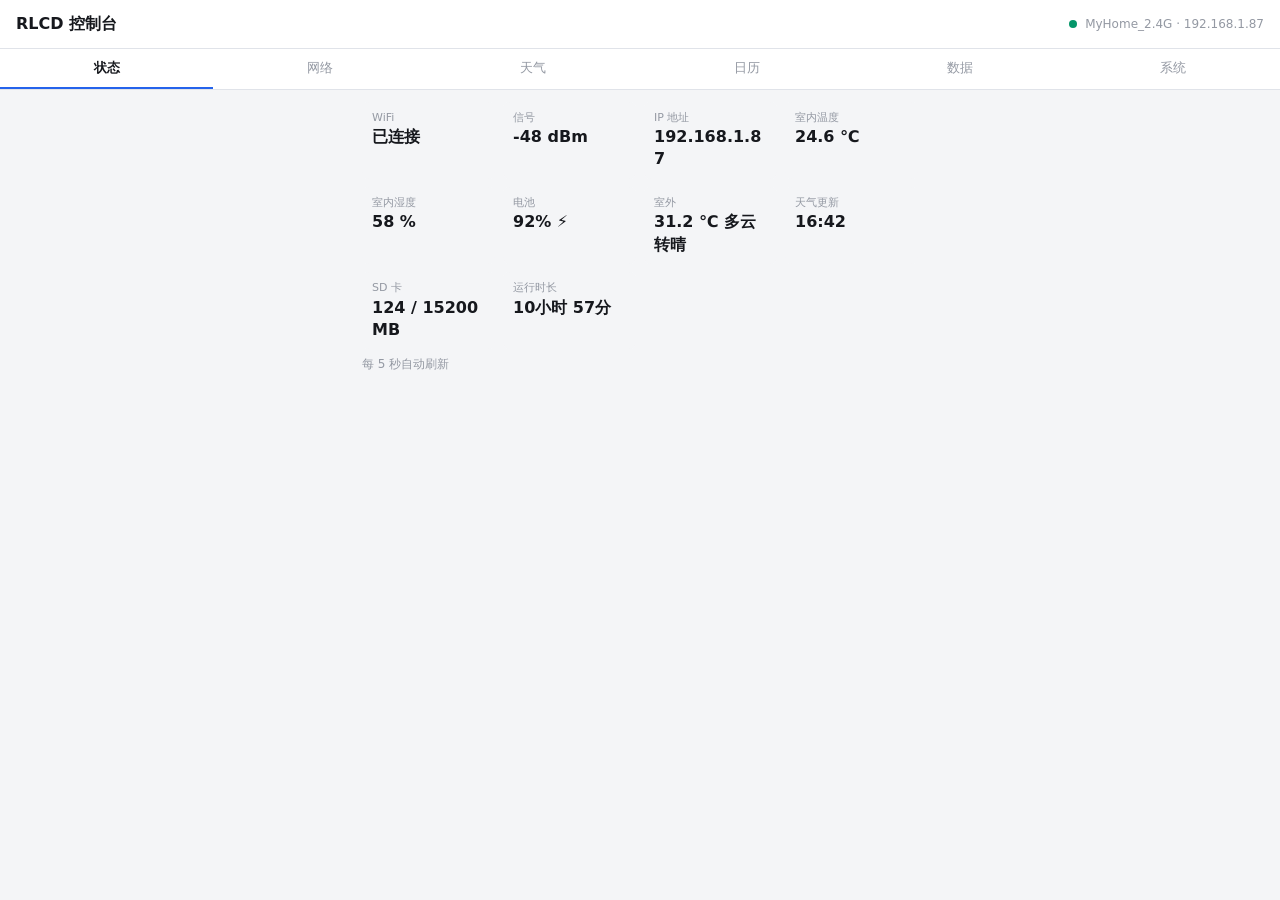
==== simulator/portal_preview.html @ 3febefa1 "重构后端" ====
<!doctype html><html lang=zh-CN><head><meta charset=utf-8>
<meta name=viewport content='width=device-width,initial-scale=1'>
<meta name=theme-color content='#111'>
<title>RLCD 控制台</title>
<style>:root{
--bg:#f4f5f7;--fg:#16181d;--card:#fff;--mut:#9499a3;--line:#e0e3e9;
--acc:#2563eb;--err:#dc2626;--ok:#059669;--warn:#b45309;
}
@media(prefers-color-scheme:dark){:root{
--bg:#15171c;--fg:#e8eaed;--card:#1e2128;--mut:#9499a3;--line:#2c3038;
--acc:#609fff;--err:#f87171;--ok:#34d399;--warn:#fbbf24;
}}
*{box-sizing:border-box}
html,body{margin:0;background:var(--bg);color:var(--fg);
font:14px/1.5 system-ui,-apple-system,'Segoe UI','Noto Sans SC',sans-serif;
padding-bottom:40px}
header{display:flex;align-items:center;gap:8px;padding:12px 16px;background:var(--card);
border-bottom:1px solid var(--line);position:sticky;top:0;z-index:9}
header h1{font-size:16px;font-weight:600;margin:0;flex:1}
#hdrnet{font-size:12px;color:var(--mut)}
.dot{width:8px;height:8px;border-radius:50%;background:var(--mut);flex:none}
.dot.on{background:var(--ok)}.dot.off{background:var(--err)}

.tabs{display:flex;gap:0;overflow-x:auto;background:var(--card);
border-bottom:1px solid var(--line);position:sticky;top:47px;z-index:8;
-webkit-overflow-scrolling:touch;scrollbar-width:none}
.tabs::-webkit-scrollbar{display:none}
.tab{flex:1 0 auto;min-width:56px;padding:9px 12px;border:0;background:none;color:var(--mut);
font:inherit;font-size:13px;cursor:pointer;border-bottom:2px solid transparent}
.tab.active{color:var(--fg);font-weight:600;border-bottom-color:var(--acc)}

.page{display:none;max-width:580px;margin:0 auto;padding:12px 12px}
.page.active{display:block}

.card{background:var(--card);border:1px solid var(--line);border-radius:10px;
padding:12px;margin-bottom:10px}
.cardhd{display:flex;align-items:center;gap:8px;margin-bottom:8px}
.cardhd b{flex:1;font-size:14px;font-weight:600}
.cnt{font-size:11px;color:var(--mut);font-variant-numeric:tabular-nums}
.collapse{flex:none;font-size:12px;color:var(--mut);background:none;border:0;
padding:3px 6px;border-radius:4px;cursor:pointer}
.collapse:hover{background:var(--bg);color:var(--fg)}

.grid{display:grid;grid-template-columns:repeat(auto-fit,minmax(128px,1fr));gap:8px}
.kv{background:var(--bg);border-radius:7px;padding:8px 10px;min-width:0}
.kv .k{font-size:11px;color:var(--mut);white-space:nowrap;overflow:hidden;text-overflow:ellipsis}
.kv .v{font-size:16px;font-weight:600;font-variant-numeric:tabular-nums;
overflow-wrap:anywhere;line-height:1.4}

label{display:block;font-size:12px;color:var(--mut);margin:10px 0 4px}

/* ========== 强制：所有输入框 100% 同高同样式 ========== */
input[type="text"],
input[type="password"],
input[type="date"],
textarea,
select.w-full{
width:100%!important;
height:38px!important;
padding:0 10px!important;
font:inherit!important;
font-size:14px!important;
color:var(--fg)!important;
background:var(--bg)!important;
border:1px solid var(--line)!important;
border-radius:7px!important}

/* 下拉框在 cardhd 里时自动宽度、高度匹配 */
select.auto{
width:auto!important;
height:30px!important;
padding:0 24px 0 8px!important;
font-size:12px!important;
border-radius:6px!important;
background:var(--bg)!important;
border:1px solid var(--line)!important;
color:var(--fg)!important;
cursor:pointer}

input:focus,select:focus,textarea:focus{
outline:2px solid var(--acc)!important;
outline-offset:-1px!important;
border-color:var(--acc)!important}

input::placeholder,textarea::placeholder{color:var(--mut)!important;opacity:.4!important}

/* 输入框包裹层 —— .pwbtn 是 absolute，必须有个定位祖先才不会飞到页面角上 */
.inwrap{position:relative;display:block}

.pwbtn{position:absolute;right:0;top:0;width:36px;height:38px;
background:none!important;border:0!important;font-size:16px;color:var(--mut);cursor:pointer;
display:flex;align-items:center;justify-content:center;border-radius:0 7px 7px 0;
transition:.15s}
.pwbtn:active{opacity:.5}
.pwbtn.show{opacity:1;color:var(--fg)}
.pwbtn.hide{opacity:.4}

.btn{width:100%;margin-top:10px;padding:9px;font:inherit;font-weight:600;cursor:pointer;
color:var(--fg);background:var(--bg);border:1px solid var(--line);border-radius:7px}
.btn:active{transform:translateY(1px)}
.btn[disabled]{opacity:.5;cursor:progress}
.btn.primary{background:var(--acc);border-color:var(--acc);color:#fff}
.btn.danger{background:none;border-color:var(--err);color:var(--err)}
.btn.sm{width:auto;margin:0;padding:7px 12px;font-size:13px;font-weight:500;flex:none}

.msg{padding:10px;font-size:13px;color:var(--mut);text-align:center}
.hint{font-size:12px;color:var(--mut);margin:6px 0 0}
.warn{font-size:12px;color:var(--warn);margin:6px 0 0}
.err{color:var(--err)}

.scan:empty{display:none}
.scan{margin-top:8px;border:1px solid var(--line);border-radius:7px;overflow:hidden}
.ap{display:flex;align-items:center;gap:8px;width:100%;padding:9px 10px;border:0;
background:var(--card);color:var(--fg);font:inherit;text-align:left;cursor:pointer;
border-top:1px solid var(--line)}
.ap:first-child{border-top:0}.ap:hover{background:var(--bg)}
.ap .nm{flex:1;min-width:0;overflow:hidden;text-overflow:ellipsis;white-space:nowrap}
.ap .rs{font-size:12px;color:var(--mut);font-variant-numeric:tabular-nums;flex:none}
.ap .cur{font-size:11px;color:var(--ok);flex:none}

.list:empty::after{content:'暂无';font-size:12px;color:var(--mut)}
.list{margin-bottom:8px}
.it{display:flex;align-items:center;gap:8px;background:var(--bg);border-radius:6px;
padding:7px 9px;margin:5px 0}
.it .tx{flex:1;min-width:0;overflow-wrap:anywhere}
.it .x{flex:none;width:28px;height:28px;padding:0;font-size:18px;line-height:1;
color:var(--err);background:none;border:0;border-radius:5px;cursor:pointer}
.it .x:hover{background:var(--err);color:#fff}

.collapsible{overflow:hidden;transition:max-height .2s ease-out}
.collapsed .collapsible{max-height:0!important;opacity:0;pointer-events:none}

.add{display:grid;gap:7px;margin-top:7px;grid-template-columns:1fr auto;align-items:center}
.add.two{grid-template-columns:1fr auto}
.add.two .dt{grid-column:1}
.add.two .bt{grid-column:2}
.add.two .tx{grid-column:1/-1}

.sw{display:flex;align-items:center;gap:7px;margin:5px 0;color:var(--fg);font-size:13px}
.sw input{width:17px;height:17px;flex:none;accent-color:var(--acc)}

.calgrid{display:grid;grid-template-columns:repeat(auto-fit,minmax(100%,1fr));gap:10px}
.calgrid .card{margin:0}

#calbody.off{opacity:.45;pointer-events:none}

#toast{position:fixed;left:50%;bottom:20px;transform:translate(-50%,80px);
max-width:88vw;padding:9px 14px;border-radius:8px;background:#000e;color:#fff;
font-size:13px;opacity:0;transition:.2s;pointer-events:none;z-index:99}
#toast.show{opacity:1;transform:translate(-50%,0)}
#toast.ok{background:var(--ok)}#toast.bad{background:var(--err)}</style>
</head><body>

<header><h1>RLCD 控制台</h1><span id=hdrdot class=dot></span><span id=hdrnet>连接中…</span></header>

<nav class=tabs>
<button class='tab active' data-t=0>状态</button>
<button class=tab data-t=1>网络</button>
<button class=tab data-t=2>天气</button>
<button class=tab data-t=3>日历</button>
<button class=tab data-t=4>数据</button>
<button class=tab data-t=5>系统</button>
</nav>

<section class='page active' id=p0><div class=grid id=stat></div>
<p class=hint>每 5 秒自动刷新</p></section>

<section class=page id=p1>
<div class=card><div class=cardhd><b>附近的 WiFi</b>
<button class='btn sm' id=btnscan>扫描</button></div>
<div id=scan class=scan></div></div>
<div class=card>
<label for=f_ssid>WiFi 名称</label>
<div class=inwrap><input id=f_ssid maxlength=32 autocomplete=off type=text></div>
<label for=f_pass>WiFi 密码</label>
<div class=inwrap>
<input id=f_pass type=password maxlength=64 autocomplete=new-password placeholder='••••••••'>
<button type=button class='pwbtn hide' id=p_toggle>•</button>
</div>
<p class=hint>ESP32-S3 只支持 2.4GHz 频段。</p>
<button class='btn primary' id=btnnet>保存并重启</button>
</div></section>

<section class=page id=p2>
<div class=card><div class=cardhd><b>当前读数</b>
<button class='btn sm' id=btnwx>立即刷新</button></div>
<div class=grid id=wxnow></div></div>
<div class=card>
<label for=f_city>城市</label>
<div class=inwrap><input id=f_city maxlength=31 placeholder='北京 或城市 ID' type=text></div>
<label for=f_host>API Host</label>
<div class=inwrap>
<input id=f_host type=password maxlength=63 placeholder='••••••••'>
<button type=button class='pwbtn hide' id=h_toggle>•</button>
</div>
<label for=f_key>API Key</label>
<div class=inwrap>
<input id=f_key type=password maxlength=63 placeholder='••••••••'>
<button type=button class='pwbtn hide' id=k_toggle>•</button>
</div>
<button class='btn primary' id=btnwxsave>保存设置</button>
<p class=hint>天气配置立即生效，不需要重启。</p>
</div></section>

<section class=page id=p3>
<div class=card id=nosd hidden><b class=err>未检测到 SD 卡</b>
<p class=hint>日历数据保存在 SD 卡上。请插入 SD 卡后刷新。</p></div>
<div id=calbody>
<div class=calgrid>
<div class=card collapsed>
<div class=cardhd><b>标记日期</b><span class=cnt id=c_marks></span>
<button type=button class=collapse id=marks_btn onclick="toggleCard('marks')">展开 ›</button></div>
<div class=collapsible style="max-height:1000px">
<div id=marks class=list></div>
<div class=add><div class=inwrap><input type=date id=i_mark></div>
<button class='btn sm' id=btnmark>添加</button></div>
</div></div>
<div class=card collapsed>
<div class=cardhd><b>预定内容</b><span class=cnt id=c_events></span>
<button type=button class=collapse id=events_btn onclick="toggleCard('events')">展开 ›</button></div>
<div class=collapsible style="max-height:1000px">
<div id=events class=list></div>
<div class='add two'>
<div class=inwrap><input type=text id=i_etext class=tx placeholder=内容文字></div>
<div class=inwrap><input type=date id=i_edate class=dt></div>
<button class='btn sm bt' id=btnevt>添加</button>
</div></div></div>
<div class=card collapsed>
<div class=cardhd><b>随机标签</b><span class=cnt id=c_labels></span>
<button type=button class=collapse id=labels_btn onclick="toggleCard('labels')">展开 ›</button></div>
<div class=collapsible style="max-height:1000px">
<label class=sw><input type=checkbox id=lab_on><span>启用</span></label>
<div id=labbox hidden><div id=labels class=list></div>
<div class=add><div class=inwrap><input type=text id=i_label placeholder=标签文字></div>
<button class='btn sm' id=btnlab>添加</button></div></div></div></div>
</div>
<button class='btn primary' id=btncal>保存日历</button>
<p class=hint>写入 SD 卡并立即生效，不重启。</p>
</div></section>

<section class=page id=p4>
<div class=card><div class=cardhd><b>环境温湿度趋势</b>
<select id=range_sel class=auto>
<option value=6>1 小时</option>
<option value=18>3 小时</option>
<option value=36>6 小时</option>
<option value=72>12 小时</option>
<option value=144>24 小时</option>
</select></div>
<div class=chartwrap style="height:260px"><canvas id=cv></canvas></div>
</div>
<div class=card><b>数据下载</b>
<p class=hint>CSV 格式：时间,室内温,室内湿,室外温,室外湿,天气,城市,RSSI</p>
<button class='btn primary' id=btndl>下载全部数据</button>
</div></section>

<section class=page id=p5>
<div class=card><div class=grid id=sysinfo></div></div>
<div class=card><b>维护操作</b>
<button class=btn id=btnreboot>重启设备</button>
<p class=hint>约 10 秒后重新上线。</p>
<button class='btn danger' id=btnforget>清除 WiFi 配置</button>
<p class=warn>清除后设备重启并回到配网模式。</p>
</div></section>

<div id=toast></div>

<script>
/* ===== 桌面预览 Mock（仅本文件，不进固件）=====
   自动生成，改 mock 请改 tools/gen_portal.py */
(function(){
  var STATUS={ok:true,wifi:true,rssi:-48,ip:"192.168.1.87",ssid:"MyHome_2.4G",
    temp:24.6,humi:58,batt:92,charging:true,city:"北京市",wtext:"多云转晴",wupd:"16:42",
    otemp:31.2,ohumi:44,feels:33.5,tmin:25,tmax:32,wind:"东北 12 km/h",
    sd:true,sd_used:124,sd_total:15200,uptime:39472,heap:148,
    chip:"ESP32-S3",app:"RLCD-Home 0.1",idf:"v6.0.1",mac:"84:F7:03:6C:AA:BB",flash_free:2048};
  var CONFIG={ok:true,ssid:"MyHome_2.4G",city:"北京市",has_pass:true,has_key:true,has_host:true};
  var LIMITS={marks:32,events:16,labels:16,text:31};
  var CAL={ok:true,sd:true,marks:["01-01","02-14","10-01","12-25"],
    events:[{date:"02-14",text:"情人节"},{date:"10-01",text:"国庆节"}],
    labels:["今天也要加油","保持好心情","新的一天新的开始"]};
  var SCAN={ok:true,aps:[{ssid:"MyHome_2.4G",rssi:-48,auth:true},
    {ssid:"Neighbor_WiFi",rssi:-72,auth:true},{ssid:"Guest_Free",rssi:-85,auth:false}]};
  function csv(){
    var h="timestamp,indoor_temp,indoor_humi,outdoor_temp,outdoor_humi,weather,city,wifi_rssi\n";
    var rows=[],now=Date.now();
    for(var i=500;i>=0;i--){
      var t=new Date(now-i*12*60*1000),p=function(n){return String(n).padStart(2,"0")};
      var ts=t.getFullYear()+"-"+p(t.getMonth()+1)+"-"+p(t.getDate())+" "+p(t.getHours())+":"+p(t.getMinutes());
      rows.push(ts+","+(23.5+Math.sin(i/11)*6).toFixed(1)+","+(52+Math.cos(i/17)*14).toFixed(0)
                +",30,60,多云,北京市,-48");
    }
    return h+rows.join("\n");
  }
  function J(o){return Promise.resolve({ok:true,status:200,
    text:function(){return Promise.resolve(JSON.stringify(o))},
    json:function(){return Promise.resolve(o)}})}
  var real=window.fetch;
  window.fetch=function(u,o){
    var post=o&&o.method==='POST';
    if(u==='/api/status')   return J(STATUS);
    if(u==='/api/limits')   return J(LIMITS);
    if(u==='/api/scan')     return J(SCAN);
    if(u==='/api/config')   return post?J({ok:true}):J(CONFIG);
    if(u==='/api/calendar') return post?J({ok:true}):J(CAL);
    if(u==='/api/data/csv') return Promise.resolve({ok:true,status:200,
      text:function(){return Promise.resolve(csv())},
      blob:function(){return Promise.resolve(new Blob([csv()],{type:'text/csv'}))}});
    if(String(u).indexOf('/api/')===0) return J({ok:true});
    return real.apply(window,arguments);   /* Chart.js 等真实资源照常走网络 */
  };
})();
</script>
<script>var CHART_URL="https://cdn.jsdelivr.net/npm/chart.js@4.4.8/dist/chart.umd.min.js";</script>
<script>var LIM={marks:32,events:16,labels:16,text:31},dirty=false,curSsid='';
var marks=[],events=[],labels=[],rawRows=null,chart=null;
function $(i){return document.getElementById(i)}
function on(i,f){var e=$(i);if(e)e.onclick=f}
var tt;function toast(m,k){var t=$('toast');t.textContent=m;
t.className='show'+(k?' '+k:'');clearTimeout(tt);
tt=setTimeout(function(){t.className=''},k==='bad'?4200:2200)}
function api(u,o){return fetch(u,o).then(function(r){
return r.text().then(function(t){var j={};try{j=JSON.parse(t)}catch(e){}
if(!r.ok||j.ok===false)throw new Error(j.err||('HTTP '+r.status));return j})})}
function post(u,o){return api(u,{method:'POST',
headers:{'Content-Type':'application/json'},body:JSON.stringify(o||{})})}
function busy(id,b){var e=$(id);if(e)e.disabled=b}
function pwbtn(btnId,inputId){
  on(btnId,function(){
    var inp=$(inputId),btn=$(btnId);
    if(inp.type==='password'){inp.type='text';btn.textContent='👁';btn.className='pwbtn show'}
    else{inp.type='password';btn.textContent='•';btn.className='pwbtn hide'}
  })
}
function toggleCard(id){
  var btn=$(id+'_btn');
  var card=btn.closest('.card');
  var collapsed=card.classList.toggle('collapsed');
  btn.textContent=collapsed?'展开 ›':'收起';
  localStorage.setItem('cal_'+id,collapsed?'1':'0');
}
function esc(s){return (''+s).replace(/&/g,'&amp;').replace(/</g,'&lt;')
.replace(/>/g,'&gt;').replace(/"/g,'&quot;').replace(/'/g,'&#39;')}
function dur(s){if(s==null)return '—';var d=Math.floor(s/86400),h=Math.floor(s%86400/3600),
m=Math.floor(s%3600/60);return d?d+'天 '+h+'小时':(h?h+'小时 '+m+'分':m+'分')}
function bars(r){return r>-55?'▂▄▆█':r>-68?'▂▄▆':r>-78?'▂▄':'•'}
function badText(t){if(!t)return '内容不能为空';
if(/[;=,\r\n]/.test(t))return '不能包含 ; = , 或换行';
if(new Blob([t]).size>LIM.text)return '太长了（最多约 10 个汉字）';return ''}
function mmdd(v){return v?v.slice(5):''}
function tick(){api('/api/status').then(function(s){
  $('hdrdot').className='dot '+(s.wifi?'on':'off');
  $('hdrnet').textContent=s.wifi?(s.ssid||'已连接')+' · '+s.ip:'未连接 WiFi';
  curSsid=s.ssid||'';
  var S=[];
  S.push({k:'WiFi',v:s.wifi?'已连接':'未连接'});S.push({k:'信号',v:s.rssi+' dBm'});
  S.push({k:'IP 地址',v:s.ip||'—'});S.push({k:'室内温度',v:s.temp!=null?s.temp.toFixed(1)+' ℃':'—'});
  S.push({k:'室内湿度',v:s.humi!=null?s.humi.toFixed(0)+' %':'—'});
  S.push({k:'电池',v:s.batt!=null?s.batt+'%'+(s.charging?' ⚡':''):'—'});
  S.push({k:'室外',v:(s.otemp!=null?s.otemp.toFixed(1)+' ℃':'—')+(s.wtext?' '+s.wtext:'')});
  S.push({k:'天气更新',v:s.wupd||'尚未获取'});S.push({k:'SD 卡',v:s.sd?(s.sd_used+' / '+s.sd_total+' MB'):'未插入'});
  S.push({k:'运行时长',v:dur(s.uptime)});
  $('stat').innerHTML=S.map(function(x){return '<div class=kv><div class=k>'+esc(x.k)+'</div><div class=v>'+esc(x.v)+'</div></div>'}).join('');
  var W=[];W.push({k:'城市',v:s.city||'—'});W.push({k:'天气',v:s.wtext||'—'});
  W.push({k:'室外温度',v:s.otemp!=null?s.otemp.toFixed(1)+' ℃':'—'});
  W.push({k:'体感温度',v:s.feels!=null?s.feels.toFixed(1)+' ℃':'—'});
  W.push({k:'室外湿度',v:s.ohumi!=null?s.ohumi.toFixed(0)+' %':'—'});W.push({k:'风速',v:s.wind||'—'});
  W.push({k:'今日范围',v:s.tmin!=null?s.tmin+' ~ '+s.tmax+' ℃':'—'});W.push({k:'最后更新',v:s.wupd||'—'});
  $('wxnow').innerHTML=W.map(function(x){return '<div class=kv><div class=k>'+esc(x.k)+'</div><div class=v>'+esc(x.v)+'</div></div>'}).join('');
  var Y=[];Y.push({k:'型号',v:s.chip||'—'});Y.push({k:'固件',v:s.app||'—'});Y.push({k:'ESP-IDF',v:s.idf||'—'});
  Y.push({k:'MAC',v:s.mac||'—'});Y.push({k:'空闲内存',v:s.heap!=null?s.heap+' KB':'—'});
  Y.push({k:'Flash 剩余',v:s.flash_free!=null?s.flash_free+' KB':'—'});Y.push({k:'运行时长',v:dur(s.uptime)});
  Y.push({k:'SD 卡',v:s.sd?'已挂载':'未插入'});
  $('sysinfo').innerHTML=Y.map(function(x){return '<div class=kv><div class=k>'+esc(x.k)+'</div><div class=v>'+esc(x.v)+'</div></div>'}).join('');
  if(!s.sd){$('nosd').hidden=false;$('calbody').classList.add('off');}
  else{$('nosd').hidden=true;$('calbody').classList.remove('off');}
}).catch(function(){})}

function cnt(id,n,max){$(id).textContent=n+' / '+max}
function render(){
  function box(id,arr,f){$(id).innerHTML=arr.map(function(v,i){
    return '<div class=it><span class=tx>'+esc(f(v))+'</span>'
      +'<button type=button class=x data-l='+id+' data-i='+i+'>×</button></div>'}).join('');
    $(id).querySelectorAll('.x').forEach(function(e){e.onclick=function(){
      ({marks:marks,events:events,labels:labels})[e.dataset.l].splice(+e.dataset.i,1);
      dirty=true;render()}})}
  box('marks',marks,function(v){return v});box('events',events,function(v){return v.date+' → '+v.text});
  box('labels',labels,function(v){return v});cnt('c_marks',marks.length,LIM.marks);
  cnt('c_events',events.length,LIM.events);cnt('c_labels',labels.length,LIM.labels);
  busy('btnmark',marks.length>=LIM.marks);busy('btnevt',events.length>=LIM.events);
  busy('btnlab',labels.length>=LIM.labels)}

// 只留 5 个时间选项对应的点数
var MAX_DISPLAY=500;
function parseCsvStream(text){
  var lines=text.split(/\r?\n/);lines.shift();
  // 倒着读，取最新 N 行，时间最旧的在前
  var rows=[],step=Math.max(1,Math.ceil(lines.length/MAX_DISPLAY));
  for(var i=Math.max(0,lines.length-MAX_DISPLAY*step);i<lines.length;i+=step){
    if(!lines[i])continue;
    var cols=[],s='',q=false,line=lines[i];
    for(var j=0;j<line.length;j++){
      if(line[j]=='"')q=!q;
      else if(line[j]==','&&!q){cols.push(s);s=''}
      else s+=line[j];
    }cols.push(s);if(cols.length>=3)rows.push({
      t:cols[0],it:parseFloat(cols[1]),ih:parseFloat(cols[2])
    });
  }rawRows=rows;toast('最新 '+rows.length+' 点数据','ok');drawChart();
}

function drawChart(){
  if(!rawRows||!rawRows.length||!window.Chart)return;
  var ctx=$('cv').getContext('2d');if(chart)chart.destroy();
  var n=parseInt($('range_sel').value,10);
  var d=rawRows.slice(-Math.min(rawRows.length,n));
  var isDark=window.matchMedia('(prefers-color-scheme: dark)').matches;
  chart=new Chart(ctx,{
    type:'line',data:{
      labels:d.map(function(x){return x.t.slice(5,16).replace(' ','\n')}),
      datasets:[{
        label:'室内温度 (℃)',data:d.map(function(x){return x.it}),
        borderColor:'#2563eb',backgroundColor:'rgba(37,99,235,.1)',
        tension:.25,borderWidth:2,pointRadius:0,pointHoverRadius:4,fill:true,yAxisID:'y'
      },{
        label:'室内湿度 (%)',data:d.map(function(x){return x.ih}),
        borderColor:'#059669',backgroundColor:'rgba(5,150,105,.1)',
        tension:.25,borderWidth:2,pointRadius:0,pointHoverRadius:4,fill:true,yAxisID:'y1'
      }]
    },options:{
      responsive:true,maintainAspectRatio:false,interaction:{mode:'index',intersect:false},
      plugins:{
        legend:{position:'bottom',labels:{font:{size:12},usePointStyle:true,
          color:isDark?'#e8eaed':'#16181d',boxWidth:12}},
        tooltip:{mode:'index',intersect:false,backgroundColor:isDark?'rgba(0,0,0,.85)':'rgba(0,0,0,.8)',
          padding:8,cornerRadius:6,titleFont:{size:12},bodyFont:{size:12}}
      },
      scales:{
        x:{grid:{display:false},ticks:{font:{size:10},color:isDark?'#9499a3':'#9499a3',
          maxTicksLimit:7,maxRotation:0}},
        y:{position:'left',grid:{color:isDark?'rgba(255,255,255,.06)':'rgba(0,0,0,.05)'},
          ticks:{font:{size:11},color:'#2563eb'},title:{display:true,text:'温度 ℃',
          color:'#2563eb',font:{size:11}}},
        y1:{position:'right',grid:{display:false},
          ticks:{font:{size:11},color:'#059669'},title:{display:true,text:'湿度 %',
          color:'#059669',font:{size:11}}}
      }
    }
  });
}
// Chart.js（gzip 后约 70KB）按需加载：只有真正打开"数据"页才去下。
// 首屏因此不必等这 70KB —— 对 ESP32-S3 的 5760B TCP 窗口差别很明显。
var chartLib=null;
function ensureChart(){
  if(chartLib)return chartLib;
  chartLib=new Promise(function(res,rej){
    var s=document.createElement('script');
    s.src=CHART_URL;
    s.onload=function(){res(window.Chart)};
    s.onerror=function(){chartLib=null;rej(new Error('图表库加载失败'))};
    document.head.appendChild(s);
  });
  return chartLib;
}
function loadData(){
  return ensureChart().then(function(){
    if(rawRows)return drawChart();
    return fetch('/api/data/csv')
      .then(function(r){if(!r.ok)throw new Error('数据获取失败');return r.text()})
      .then(function(t){parseCsvStream(t)});
  }).catch(function(e){toast(e.message,'bad')});
}

document.addEventListener('DOMContentLoaded', function(){
  pwbtn('p_toggle','f_pass');pwbtn('h_toggle','f_host');pwbtn('k_toggle','f_key');
  ['marks','events','labels'].forEach(function(id){
    var collapsed=localStorage.getItem('cal_'+id)!=='0';
    var btn=$(id+'_btn'),card=btn.closest('.card');
    if(collapsed){card.classList.add('collapsed');btn.textContent='展开 ›'}
    else btn.textContent='收起';
  });
  document.querySelectorAll('.tab').forEach(function(b){b.onclick=function(){
    var n=b.dataset.t;document.querySelectorAll('.tab').forEach(function(x,i){
      x.classList.toggle('active',''+i==n)});
    document.querySelectorAll('.page').forEach(function(x,i){
      x.classList.toggle('active',''+i==n)});if(n==4)setTimeout(loadData,100);
  }});
  on('btnscan',function(){var b=$('scan');b.innerHTML='<div class=msg>扫描中…</div>';
  busy('btnscan',true);api('/api/scan').then(function(j){var l=j.aps||[];
    if(!l.length){b.innerHTML='<div class=msg>未发现 2.4GHz 网络</div>';return}
    b.innerHTML=l.map(function(a){return '<button type=button class=ap data-s='+
      esc(a.ssid).replace(/'/g,'&#39;')+'>'+
      '<span class=nm>'+(a.auth?'🔒 ':'')+esc(a.ssid)+'</span>'+
      (a.ssid==curSsid?'<span class=cur>当前</span>':'')+
      '<span class=rs>'+bars(a.rssi)+' '+a.rssi+'</span></button>'}).join('');
    b.querySelectorAll('.ap').forEach(function(e){e.onclick=function(){
      $('f_ssid').value=e.dataset.s;toast('已选择 '+e.dataset.s)}})
  }).catch(function(e){b.innerHTML='<div class=msg err>扫描失败：'+esc(e.message)+'</div>'})
  .then(function(){busy('btnscan',false)})});
  on('btnnet',function(){var s=$('f_ssid').value.trim();if(!s){toast('请填写 WiFi 名称','bad');return}
    if(!confirm('保存后设备会立即重启并尝试连接 '+s+'。继续？'))return;busy('btnnet',true);
    post('/api/config',{ssid:s,pass:$('f_pass').value}).then(function(){
      document.body.innerHTML='<div class=msg style=padding:60px>已保存，设备正在重启…</div>'
    }).catch(function(e){toast(e.message,'bad');busy('btnnet',false)})});
  on('btnwxsave',function(){busy('btnwxsave',true);
    post('/api/config',{city:$('f_city').value.trim(),host:$('f_host').value,
apikey:$('f_key').value}).then(function(){
      $('f_key').value='';$('f_host').value='';toast('已保存，正在刷新天气','ok');
      return post('/api/weather_refresh')}).catch(function(e){toast(e.message,'bad')})
    .then(function(){busy('btnwxsave',false);setTimeout(tick,3000)})});
  on('btnwx',function(){busy('btnwx',true);post('/api/weather_refresh')
    .then(function(){toast('已触发刷新','ok');setTimeout(tick,3000)})
    .catch(function(e){toast(e.message,'bad')}).then(function(){busy('btnwx',false)})});
  on('btnmark',function(){var v=mmdd($('i_mark').value);if(!v){toast('请先选择日期','bad');return}
    if(marks.indexOf(v)>=0){toast('该日期已在列表中','bad');return}
    marks.push(v);marks.sort();$('i_mark').value='';dirty=true;render()});
  on('btnevt',function(){var d=mmdd($('i_edate').value),t=$('i_etext').value.trim();
    if(!d){toast('请先选择日期','bad');return}var e=badText(t);if(e){toast(e,'bad');return}
    for(var i=0;i<events.length;i++)if(events[i].date==d){events[i].text=t;
      $('i_edate').value='';$('i_etext').value='';dirty=true;render();
      toast('已更新 '+d+' 的预定');return}
    events.push({date:d,text:t});events.sort(function(a,b){return a.date<b.date?-1:1});
    $('i_edate').value='';$('i_etext').value='';dirty=true;render()});
  on('btnlab',function(){var t=$('i_label').value.trim();var e=badText(t);if(e){toast(e,'bad');return}
    if(labels.indexOf(t)>=0){toast('该标签已存在','bad');return}
    labels.push(t);$('i_label').value='';dirty=true;render()});
  $('lab_on').onchange=function(){$('labbox').hidden=!this.checked;dirty=true};
  on('btncal',function(){busy('btncal',true);
    post('/api/calendar',{marks:marks,events:events,labels:$('lab_on').checked?labels:[]})
    .then(function(){dirty=false;toast('已写入 SD 卡','ok')})
    .catch(function(e){toast(e.message,'bad')}).then(function(){busy('btncal',false)})});
  $('range_sel').onchange=drawChart;
  on('btndl',function(){busy('btndl',true);fetch('/api/data/csv')
    .then(function(r){if(!r.ok)throw new Error('下载失败');return r.blob()})
    .then(function(b){var a=document.createElement('a');a.href=URL.createObjectURL(b);
      a.download='rlcd_weather_'+(new Date().toISOString().slice(0,10))+'.csv';
      a.click();toast('下载完成','ok')})
    .catch(function(e){toast(e.message,'bad')}).then(function(){busy('btndl',false)})});
  on('btnreboot',function(){if(!confirm('确定要重启设备？'))return;
    post('/api/reboot').catch(function(){});toast('正在重启…')});
  on('btnforget',function(){if(!confirm('将清除已保存的 WiFi 配置并重启，确定？'))return;
    post('/api/forget').catch(function(){});toast('已清除，正在重启…')});
  api('/api/limits').then(function(l){LIM=l;render()}).catch(function(){render()});
  api('/api/calendar').then(function(c){marks=c.marks||[];events=c.events||[];labels=c.labels||[];
    $('lab_on').checked=labels.length>0;$('labbox').hidden=!labels.length;render()}).catch(function(){render()});
  api('/api/config').then(function(c){
    $('f_ssid').value=c.ssid||'';$('f_city').value=c.city||'';
    $('f_pass').placeholder=c.has_pass?'••••••••':'尚未设置';
    $('f_key').placeholder=c.has_key?'••••••••':'尚未设置';
    $('f_host').placeholder=c.has_host?'••••••••':'xxx.re.qweatherapi.com';
  }).catch(function(){});
  tick();setInterval(tick,5000);
  setTimeout(function(){var obs=new IntersectionObserver(function(es){es.forEach(function(e){
    if(e.isIntersecting&&!rawRows){obs.disconnect();loadData();}
  })});obs.observe($('cv'));},200);
  window.onbeforeunload=function(){if(dirty)return '日历有未保存的修改'};
});</script>
</body></html>
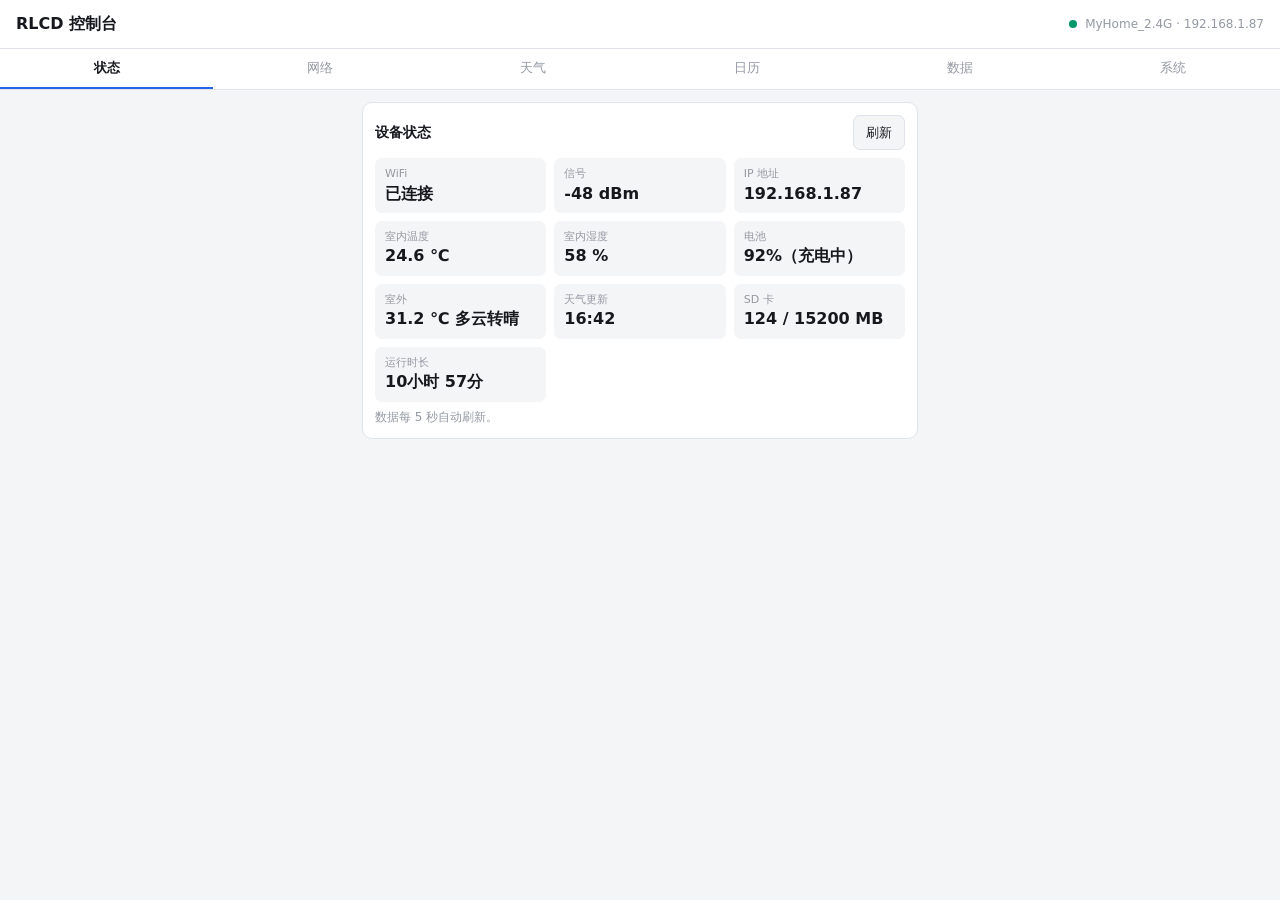
==== commit e1a1dc69: "重构代码结构，剔除冗余代码片段，以提升代码可读性与可维护性。" ====
--- a/simulator/portal_preview.html
+++ b/simulator/portal_preview.html
@@ -86,14 +86,25 @@
 
 /* 输入框包裹层 —— .pwbtn 是 absolute，必须有个定位祖先才不会飞到页面角上 */
 .inwrap{position:relative;display:block}
-
-.pwbtn{position:absolute;right:0;top:0;width:36px;height:38px;
-background:none!important;border:0!important;font-size:16px;color:var(--mut);cursor:pointer;
+/* 带切换按钮的输入框留出右侧空位，明文时长内容不会钻到图标下面 */
+.inwrap:has(.pwbtn) input{padding-right:40px!important}
+
+/* 显示/隐藏密码按钮 —— 图标用 SVG mask 画线稿眼睛，颜色跟随 currentColor，
+   不再用 👁 / • 这类 emoji（各平台字形不一、大小不可控、垂直居中也不准）。
+   .hide = 闭眼（内容隐藏中），.show = 睁眼（内容明文）。 */
+.pwbtn{position:absolute;right:0;top:0;width:38px;height:38px;
+background:none!important;border:0!important;color:var(--mut);cursor:pointer;
 display:flex;align-items:center;justify-content:center;border-radius:0 7px 7px 0;
-transition:.15s}
+padding:0;transition:color .15s,opacity .15s}
+.pwbtn::before{content:'';width:18px;height:18px;background-color:currentColor;
+-webkit-mask:var(--ico) center/18px 18px no-repeat;
+mask:var(--ico) center/18px 18px no-repeat}
+.pwbtn.hide{--ico:url("data:image/svg+xml,%3Csvg xmlns='http://www.w3.org/2000/svg' viewBox='0 0 24 24' fill='none' stroke='%23000' stroke-width='2' stroke-linecap='round' stroke-linejoin='round'%3E%3Cpath d='M17.94 17.94A10.07 10.07 0 0 1 12 20c-7 0-11-8-11-8a18.45 18.45 0 0 1 5.06-5.94M9.9 4.24A9.12 9.12 0 0 1 12 4c7 0 11 8 11 8a18.5 18.5 0 0 1-2.16 3.19m-6.72-1.07a3 3 0 1 1-4.24-4.24'/%3E%3Cline x1='1' y1='1' x2='23' y2='23'/%3E%3C/svg%3E")}
+.pwbtn.show{--ico:url("data:image/svg+xml,%3Csvg xmlns='http://www.w3.org/2000/svg' viewBox='0 0 24 24' fill='none' stroke='%23000' stroke-width='2' stroke-linecap='round' stroke-linejoin='round'%3E%3Cpath d='M1 12s4-7 11-7 11 7 11 7-4 7-11 7-11-7-11-7z'/%3E%3Ccircle cx='12' cy='12' r='3'/%3E%3C/svg%3E");
+color:var(--acc)}
+.pwbtn:hover{color:var(--fg)}
+.pwbtn.show:hover{color:var(--acc)}
 .pwbtn:active{opacity:.5}
-.pwbtn.show{opacity:1;color:var(--fg)}
-.pwbtn.hide{opacity:.4}
 
 .btn{width:100%;margin-top:10px;padding:9px;font:inherit;font-weight:600;cursor:pointer;
 color:var(--fg);background:var(--bg);border:1px solid var(--line);border-radius:7px}
@@ -117,6 +128,10 @@
 .ap .nm{flex:1;min-width:0;overflow:hidden;text-overflow:ellipsis;white-space:nowrap}
 .ap .rs{font-size:12px;color:var(--mut);font-variant-numeric:tabular-nums;flex:none}
 .ap .cur{font-size:11px;color:var(--ok);flex:none}
+/* 加密网络标识 —— 线稿挂锁，与 .pwbtn 同样用 SVG mask，不使用 emoji */
+.ap .lock{flex:none;width:13px;height:13px;background-color:var(--mut);
+-webkit-mask:var(--l) center/13px 13px no-repeat;mask:var(--l) center/13px 13px no-repeat;
+--l:url("data:image/svg+xml,%3Csvg xmlns='http://www.w3.org/2000/svg' viewBox='0 0 24 24' fill='none' stroke='%23000' stroke-width='2' stroke-linecap='round' stroke-linejoin='round'%3E%3Crect x='3' y='11' width='18' height='11' rx='2'/%3E%3Cpath d='M7 11V7a5 5 0 0 1 10 0v4'/%3E%3C/svg%3E")}
 
 .list:empty::after{content:'暂无';font-size:12px;color:var(--mut)}
 .list{margin-bottom:8px}
@@ -142,6 +157,28 @@
 .calgrid{display:grid;grid-template-columns:repeat(auto-fit,minmax(100%,1fr));gap:10px}
 .calgrid .card{margin:0}
 
+/* 数据导出：两个按钮并排，窄屏自动堆叠 */
+.dlrow{display:grid;grid-template-columns:1fr 1fr;gap:8px;margin-top:10px}
+.dlrow .btn{margin-top:0}
+@media(max-width:420px){.dlrow{grid-template-columns:1fr}}
+
+/* 固件上传：文件选择框与其他输入框同高同风格 */
+input[type=file]{width:100%;height:38px;padding:6px 10px;font:inherit;font-size:13px;
+color:var(--fg);background:var(--bg);border:1px solid var(--line);border-radius:7px;
+cursor:pointer}
+input[type=file]::file-selector-button{margin-right:10px;padding:4px 10px;font:inherit;
+font-size:12px;color:var(--fg);background:var(--card);border:1px solid var(--line);
+border-radius:5px;cursor:pointer}
+code{font-family:ui-monospace,SFMono-Regular,Menlo,monospace;font-size:12px;
+background:var(--bg);padding:1px 5px;border-radius:4px}
+
+/* OTA 进度条 */
+.bar{height:6px;margin-top:10px;background:var(--bg);border:1px solid var(--line);
+border-radius:99px;overflow:hidden}
+.bar i{display:block;height:100%;width:0;background:var(--acc);
+border-radius:99px;transition:width .2s}
+.bar.done i{background:var(--ok)}.bar.bad i{background:var(--err)}
+
 #calbody.off{opacity:.45;pointer-events:none}
 
 #toast{position:fixed;left:50%;bottom:20px;transform:translate(-50%,80px);
@@ -151,7 +188,7 @@
 #toast.ok{background:var(--ok)}#toast.bad{background:var(--err)}</style>
 </head><body>
 
-<header><h1>RLCD 控制台</h1><span id=hdrdot class=dot></span><span id=hdrnet>连接中…</span></header>
+<header><h1>RLCD 控制台</h1><span id=hdrdot class=dot></span><span id=hdrnet>正在连接</span></header>
 
 <nav class=tabs>
 <button class='tab active' data-t=0>状态</button>
@@ -162,11 +199,18 @@
 <button class=tab data-t=5>系统</button>
 </nav>
 
-<section class='page active' id=p0><div class=grid id=stat></div>
-<p class=hint>每 5 秒自动刷新</p></section>
+<section class='page active' id=p0>
+<div class=card><div class=cardhd><b>设备状态</b>
+<button class='btn sm' id=btnstat>刷新</button></div>
+<div class=grid id=stat></div>
+<p class=hint>数据每 5 秒自动刷新。</p></div></section>
 
 <section class=page id=p1>
-<div class=card><div class=cardhd><b>附近的 WiFi</b>
+<div class=card><div class=cardhd><b>公网 IP 信息</b>
+<button class='btn sm' id=btnpubip>刷新</button></div>
+<div class=grid id=pubip></div>
+<p class=hint id=pubiphint>数据来源 uapis.cn，每日获取一次。</p></div>
+<div class=card><div class=cardhd><b>可用无线网络</b>
 <button class='btn sm' id=btnscan>扫描</button></div>
 <div id=scan class=scan></div></div>
 <div class=card>
@@ -175,36 +219,44 @@
 <label for=f_pass>WiFi 密码</label>
 <div class=inwrap>
 <input id=f_pass type=password maxlength=64 autocomplete=new-password placeholder='••••••••'>
-<button type=button class='pwbtn hide' id=p_toggle>•</button>
+<button type=button class='pwbtn hide' id=p_toggle aria-label=显示密码></button>
 </div>
-<p class=hint>ESP32-S3 只支持 2.4GHz 频段。</p>
+<p class=hint>本设备仅支持 2.4GHz 频段的无线网络。</p>
 <button class='btn primary' id=btnnet>保存并重启</button>
 </div></section>
 
 <section class=page id=p2>
-<div class=card><div class=cardhd><b>当前读数</b>
+<div class=card><div class=cardhd><b>当前天气数据</b>
 <button class='btn sm' id=btnwx>立即刷新</button></div>
 <div class=grid id=wxnow></div></div>
 <div class=card>
-<label for=f_city>城市</label>
-<div class=inwrap><input id=f_city maxlength=31 placeholder='北京 或城市 ID' type=text></div>
+<div class=cardhd><b>城市与接口凭据</b>
+<button class='btn sm' id=btncity>重新定位</button></div>
+<div class=inwrap><input id=f_city maxlength=31 aria-label=城市 placeholder='城市名称或城市 ID' type=text></div>
+<p class=hint>留空时，设备每日依据公网 IP 自动确定所在城市。</p>
 <label for=f_host>API Host</label>
 <div class=inwrap>
 <input id=f_host type=password maxlength=63 placeholder='••••••••'>
-<button type=button class='pwbtn hide' id=h_toggle>•</button>
+<button type=button class='pwbtn hide' id=h_toggle aria-label=显示内容></button>
 </div>
 <label for=f_key>API Key</label>
 <div class=inwrap>
 <input id=f_key type=password maxlength=63 placeholder='••••••••'>
-<button type=button class='pwbtn hide' id=k_toggle>•</button>
+<button type=button class='pwbtn hide' id=k_toggle aria-label=显示内容></button>
 </div>
+<label for=f_uapi>UAPI Key</label>
+<div class=inwrap>
+<input id=f_uapi type=password maxlength=63 placeholder='uapi-…'>
+<button type=button class='pwbtn hide' id=u_toggle aria-label=显示内容></button>
+</div>
+<p class=hint>用于自动定位。留空时按访客配额调用。</p>
 <button class='btn primary' id=btnwxsave>保存设置</button>
-<p class=hint>天气配置立即生效，不需要重启。</p>
+<p class=hint>天气配置保存后立即生效，无需重启设备。</p>
 </div></section>
 
 <section class=page id=p3>
 <div class=card id=nosd hidden><b class=err>未检测到 SD 卡</b>
-<p class=hint>日历数据保存在 SD 卡上。请插入 SD 卡后刷新。</p></div>
+<p class=hint>日历数据存储于 SD 卡。请插入 SD 卡后刷新本页。</p></div>
 <div id=calbody>
 <div class=calgrid>
 <div class=card collapsed>
@@ -221,7 +273,7 @@
 <div class=collapsible style="max-height:1000px">
 <div id=events class=list></div>
 <div class='add two'>
-<div class=inwrap><input type=text id=i_etext class=tx placeholder=内容文字></div>
+<div class=inwrap><input type=text id=i_etext class=tx placeholder=事项内容></div>
 <div class=inwrap><input type=date id=i_edate class=dt></div>
 <button class='btn sm bt' id=btnevt>添加</button>
 </div></div></div>
@@ -231,15 +283,15 @@
 <div class=collapsible style="max-height:1000px">
 <label class=sw><input type=checkbox id=lab_on><span>启用</span></label>
 <div id=labbox hidden><div id=labels class=list></div>
-<div class=add><div class=inwrap><input type=text id=i_label placeholder=标签文字></div>
+<div class=add><div class=inwrap><input type=text id=i_label placeholder=标签内容></div>
 <button class='btn sm' id=btnlab>添加</button></div></div></div></div>
 </div>
 <button class='btn primary' id=btncal>保存日历</button>
-<p class=hint>写入 SD 卡并立即生效，不重启。</p>
+<p class=hint>保存至 SD 卡后立即生效，无需重启设备。</p>
 </div></section>
 
 <section class=page id=p4>
-<div class=card><div class=cardhd><b>环境温湿度趋势</b>
+<div class=card><div class=cardhd><b>室内温湿度趋势</b>
 <select id=range_sel class=auto>
 <option value=6>1 小时</option>
 <option value=18>3 小时</option>
@@ -249,18 +301,30 @@
 </select></div>
 <div class=chartwrap style="height:260px"><canvas id=cv></canvas></div>
 </div>
-<div class=card><b>数据下载</b>
-<p class=hint>CSV 格式：时间,室内温,室内湿,室外温,室外湿,天气,城市,RSSI</p>
-<button class='btn primary' id=btndl>下载全部数据</button>
+<div class=card><b>数据导出</b>
+<p class=hint>CSV 字段：时间、室内温度、室内湿度、室外温度、室外湿度、天气、城市、信号强度。</p>
+<div class=dlrow>
+<button class=btn id=btndlview>导出当前图表数据</button>
+<button class='btn primary' id=btndl>导出完整记录</button>
+</div>
+<p class=hint id=dlhint>「当前图表数据」仅包含图表所选时间范围内的记录；「完整记录」包含 SD 卡内的全部历史数据。</p>
 </div></section>
 
 <section class=page id=p5>
 <div class=card><div class=grid id=sysinfo></div></div>
+<div class=card><b>固件升级</b>
+<p class=hint>选择编译生成的 <code>rlcd_home.bin</code> 固件文件。升级过程中请勿断电或断开网络。</p>
+<div class=inwrap><input type=file id=f_fw accept=.bin></div>
+<div id=otabox hidden><div class=bar><i id=otabar></i></div>
+<p class=hint id=otamsg>准备中</p></div>
+<button class='btn primary' id=btnota disabled>上传并升级</button>
+<p class=warn>升级完成后设备将自动重启，约 15 秒后重新上线。</p>
+</div>
 <div class=card><b>维护操作</b>
 <button class=btn id=btnreboot>重启设备</button>
-<p class=hint>约 10 秒后重新上线。</p>
+<p class=hint>设备将在约 10 秒后重新上线。</p>
 <button class='btn danger' id=btnforget>清除 WiFi 配置</button>
-<p class=warn>清除后设备重启并回到配网模式。</p>
+<p class=warn>清除后设备将重启并进入配网模式。</p>
 </div></section>
 
 <div id=toast></div>
@@ -274,7 +338,12 @@
     otemp:31.2,ohumi:44,feels:33.5,tmin:25,tmax:32,wind:"东北 12 km/h",
     sd:true,sd_used:124,sd_total:15200,uptime:39472,heap:148,
     chip:"ESP32-S3",app:"RLCD-Home 0.1",idf:"v6.0.1",mac:"84:F7:03:6C:AA:BB",flash_free:2048};
-  var CONFIG={ok:true,ssid:"MyHome_2.4G",city:"北京市",has_pass:true,has_key:true,has_host:true};
+  /* city 留空 = 演示"自动定位"形态（PUBIP.auto=true） */
+  var CONFIG={ok:true,ssid:"MyHome_2.4G",city:"",has_pass:true,has_key:true,has_host:true,
+    has_uapi:true};
+  var PUBIP={ok:true,valid:true,ip:"117.182.103.101",region:"中国 广西 南宁市",
+    isp:"China Mobile Communications Group Co., Ltd.",district:"青秀区",
+    auto:true,city:"青秀区"};
   var LIMITS={marks:32,events:16,labels:16,text:31};
   var CAL={ok:true,sd:true,marks:["01-01","02-14","10-01","12-25"],
     events:[{date:"02-14",text:"情人节"},{date:"10-01",text:"国庆节"}],
@@ -302,6 +371,7 @@
     if(u==='/api/limits')   return J(LIMITS);
     if(u==='/api/scan')     return J(SCAN);
     if(u==='/api/config')   return post?J({ok:true}):J(CONFIG);
+    if(u==='/api/pubip')    return J(PUBIP);
     if(u==='/api/calendar') return post?J({ok:true}):J(CAL);
     if(u==='/api/data/csv') return Promise.resolve({ok:true,status:200,
       text:function(){return Promise.resolve(csv())},
@@ -314,6 +384,8 @@
 <script>var CHART_URL="https://cdn.jsdelivr.net/npm/chart.js@4.4.8/dist/chart.umd.min.js";</script>
 <script>var LIM={marks:32,events:16,labels:16,text:31},dirty=false,curSsid='';
 var marks=[],events=[],labels=[],rawRows=null,chart=null;
+// 5 秒状态轮询的句柄 —— OTA 上传期间要停掉它（见 btnota）
+var tickTimer=null;
 function $(i){return document.getElementById(i)}
 function on(i,f){var e=$(i);if(e)e.onclick=f}
 var tt;function toast(m,k){var t=$('toast');t.textContent=m;
@@ -325,11 +397,14 @@
 function post(u,o){return api(u,{method:'POST',
 headers:{'Content-Type':'application/json'},body:JSON.stringify(o||{})})}
 function busy(id,b){var e=$(id);if(e)e.disabled=b}
+// 明文/密文切换：只翻 class，图标由 CSS 的 .pwbtn.show/.hide mask 画，
+// 这里不再往 textContent 塞字符（emoji 在各平台字形和字号都不受控）
 function pwbtn(btnId,inputId){
   on(btnId,function(){
-    var inp=$(inputId),btn=$(btnId);
-    if(inp.type==='password'){inp.type='text';btn.textContent='👁';btn.className='pwbtn show'}
-    else{inp.type='password';btn.textContent='•';btn.className='pwbtn hide'}
+    var inp=$(inputId),btn=$(btnId),showing=inp.type==='password';
+    inp.type=showing?'text':'password';
+    btn.className='pwbtn '+(showing?'show':'hide');
+    btn.setAttribute('aria-label',showing?'隐藏内容':'显示内容');
   })
 }
 function toggleCard(id){
@@ -341,12 +416,15 @@
 }
 function esc(s){return (''+s).replace(/&/g,'&amp;').replace(/</g,'&lt;')
 .replace(/>/g,'&gt;').replace(/"/g,'&quot;').replace(/'/g,'&#39;')}
+// .grid > .kv 的统一渲染 —— 状态/天气/系统/公网 IP 四处共用同一套结构
+function kvHtml(a){return a.map(function(x){return '<div class=kv><div class=k>'
++esc(x.k)+'</div><div class=v>'+esc(x.v)+'</div></div>'}).join('')}
 function dur(s){if(s==null)return '—';var d=Math.floor(s/86400),h=Math.floor(s%86400/3600),
 m=Math.floor(s%3600/60);return d?d+'天 '+h+'小时':(h?h+'小时 '+m+'分':m+'分')}
 function bars(r){return r>-55?'▂▄▆█':r>-68?'▂▄▆':r>-78?'▂▄':'•'}
 function badText(t){if(!t)return '内容不能为空';
-if(/[;=,\r\n]/.test(t))return '不能包含 ; = , 或换行';
-if(new Blob([t]).size>LIM.text)return '太长了（最多约 10 个汉字）';return ''}
+if(/[;=,\r\n]/.test(t))return '内容不能包含分号、等号、逗号或换行符';
+if(new Blob([t]).size>LIM.text)return '内容过长，最多约 10 个汉字';return ''}
 function mmdd(v){return v?v.slice(5):''}
 function tick(){api('/api/status').then(function(s){
   $('hdrdot').className='dot '+(s.wifi?'on':'off');
@@ -356,25 +434,41 @@
   S.push({k:'WiFi',v:s.wifi?'已连接':'未连接'});S.push({k:'信号',v:s.rssi+' dBm'});
   S.push({k:'IP 地址',v:s.ip||'—'});S.push({k:'室内温度',v:s.temp!=null?s.temp.toFixed(1)+' ℃':'—'});
   S.push({k:'室内湿度',v:s.humi!=null?s.humi.toFixed(0)+' %':'—'});
-  S.push({k:'电池',v:s.batt!=null?s.batt+'%'+(s.charging?' ⚡':''):'—'});
+  S.push({k:'电池',v:s.batt!=null?s.batt+'%'+(s.charging?'（充电中）':''):'—'});
   S.push({k:'室外',v:(s.otemp!=null?s.otemp.toFixed(1)+' ℃':'—')+(s.wtext?' '+s.wtext:'')});
   S.push({k:'天气更新',v:s.wupd||'尚未获取'});S.push({k:'SD 卡',v:s.sd?(s.sd_used+' / '+s.sd_total+' MB'):'未插入'});
   S.push({k:'运行时长',v:dur(s.uptime)});
-  $('stat').innerHTML=S.map(function(x){return '<div class=kv><div class=k>'+esc(x.k)+'</div><div class=v>'+esc(x.v)+'</div></div>'}).join('');
+  $('stat').innerHTML=kvHtml(S);
   var W=[];W.push({k:'城市',v:s.city||'—'});W.push({k:'天气',v:s.wtext||'—'});
   W.push({k:'室外温度',v:s.otemp!=null?s.otemp.toFixed(1)+' ℃':'—'});
   W.push({k:'体感温度',v:s.feels!=null?s.feels.toFixed(1)+' ℃':'—'});
   W.push({k:'室外湿度',v:s.ohumi!=null?s.ohumi.toFixed(0)+' %':'—'});W.push({k:'风速',v:s.wind||'—'});
   W.push({k:'今日范围',v:s.tmin!=null?s.tmin+' ~ '+s.tmax+' ℃':'—'});W.push({k:'最后更新',v:s.wupd||'—'});
-  $('wxnow').innerHTML=W.map(function(x){return '<div class=kv><div class=k>'+esc(x.k)+'</div><div class=v>'+esc(x.v)+'</div></div>'}).join('');
+  $('wxnow').innerHTML=kvHtml(W);
   var Y=[];Y.push({k:'型号',v:s.chip||'—'});Y.push({k:'固件',v:s.app||'—'});Y.push({k:'ESP-IDF',v:s.idf||'—'});
   Y.push({k:'MAC',v:s.mac||'—'});Y.push({k:'空闲内存',v:s.heap!=null?s.heap+' KB':'—'});
   Y.push({k:'Flash 剩余',v:s.flash_free!=null?s.flash_free+' KB':'—'});Y.push({k:'运行时长',v:dur(s.uptime)});
   Y.push({k:'SD 卡',v:s.sd?'已挂载':'未插入'});
-  $('sysinfo').innerHTML=Y.map(function(x){return '<div class=kv><div class=k>'+esc(x.k)+'</div><div class=v>'+esc(x.v)+'</div></div>'}).join('');
+  $('sysinfo').innerHTML=kvHtml(Y);
   if(!s.sd){$('nosd').hidden=false;$('calbody').classList.add('off');}
   else{$('nosd').hidden=true;$('calbody').classList.remove('off');}
 }).catch(function(){})}
+
+// 公网 IP（uapis.cn /network/myip）—— 布局与天气卡片一致，同一套 .grid/.kv
+// 设备侧一天只拉一次，这里读的是缓存，随时可刷；auto=true 表示城市正由它自动定位。
+function pubipRender(p){
+  var P=[];
+  P.push({k:'公网 IP',v:p&&p.valid?p.ip:'—'});
+  P.push({k:'归属地',v:p&&p.valid&&p.region?p.region:'—'});
+  P.push({k:'行政区',v:p&&p.valid&&p.district?p.district:'—'});
+  P.push({k:'运营商',v:p&&p.valid&&p.isp?p.isp:'—'});
+  $('pubip').innerHTML=kvHtml(P);
+  var h=$('pubiphint');
+  if(!p||!p.valid)h.textContent='尚未获取。设备联网后每天获取一次。';
+  else if(p.auto)h.textContent='当前天气城市：'+(p.city||'—')+'（自动定位）';
+  else h.textContent='已手动指定城市，自动定位未启用。';
+}
+function loadPubip(){return api('/api/pubip').then(pubipRender).catch(function(){})}
 
 function cnt(id,n,max){$(id).textContent=n+' / '+max}
 function render(){
@@ -404,9 +498,9 @@
       else if(line[j]==','&&!q){cols.push(s);s=''}
       else s+=line[j];
     }cols.push(s);if(cols.length>=3)rows.push({
-      t:cols[0],it:parseFloat(cols[1]),ih:parseFloat(cols[2])
+      t:cols[0],it:parseFloat(cols[1]),ih:parseFloat(cols[2]),raw:line
     });
-  }rawRows=rows;toast('最新 '+rows.length+' 点数据','ok');drawChart();
+  }rawRows=rows;toast('已载入最新 '+rows.length+' 条记录','ok');drawChart();
 }
 
 function drawChart(){
@@ -457,7 +551,7 @@
     var s=document.createElement('script');
     s.src=CHART_URL;
     s.onload=function(){res(window.Chart)};
-    s.onerror=function(){chartLib=null;rej(new Error('图表库加载失败'))};
+    s.onerror=function(){chartLib=null;rej(new Error('图表库加载失败，请检查网络连接'))};
     document.head.appendChild(s);
   });
   return chartLib;
@@ -466,13 +560,14 @@
   return ensureChart().then(function(){
     if(rawRows)return drawChart();
     return fetch('/api/data/csv')
-      .then(function(r){if(!r.ok)throw new Error('数据获取失败');return r.text()})
+      .then(function(r){if(!r.ok)throw new Error('数据获取失败，请稍后重试');return r.text()})
       .then(function(t){parseCsvStream(t)});
   }).catch(function(e){toast(e.message,'bad')});
 }
 
 document.addEventListener('DOMContentLoaded', function(){
   pwbtn('p_toggle','f_pass');pwbtn('h_toggle','f_host');pwbtn('k_toggle','f_key');
+  pwbtn('u_toggle','f_uapi');
   ['marks','events','labels'].forEach(function(id){
     var collapsed=localStorage.getItem('cal_'+id)!=='0';
     var btn=$(id+'_btn'),card=btn.closest('.card');
@@ -485,40 +580,60 @@
     document.querySelectorAll('.page').forEach(function(x,i){
       x.classList.toggle('active',''+i==n)});if(n==4)setTimeout(loadData,100);
   }});
-  on('btnscan',function(){var b=$('scan');b.innerHTML='<div class=msg>扫描中…</div>';
+  on('btnstat',function(){busy('btnstat',true);
+    tick();loadPubip();setTimeout(function(){busy('btnstat',false)},600)});
+  on('btnscan',function(){var b=$('scan');b.innerHTML='<div class=msg>正在扫描</div>';
   busy('btnscan',true);api('/api/scan').then(function(j){var l=j.aps||[];
-    if(!l.length){b.innerHTML='<div class=msg>未发现 2.4GHz 网络</div>';return}
+    if(!l.length){b.innerHTML='<div class=msg>未发现可用的 2.4GHz 网络</div>';return}
     b.innerHTML=l.map(function(a){return '<button type=button class=ap data-s='+
       esc(a.ssid).replace(/'/g,'&#39;')+'>'+
-      '<span class=nm>'+(a.auth?'🔒 ':'')+esc(a.ssid)+'</span>'+
+      '<span class=nm>'+esc(a.ssid)+'</span>'+
+      (a.auth?'<span class=lock title=加密网络></span>':'')+
       (a.ssid==curSsid?'<span class=cur>当前</span>':'')+
       '<span class=rs>'+bars(a.rssi)+' '+a.rssi+'</span></button>'}).join('');
     b.querySelectorAll('.ap').forEach(function(e){e.onclick=function(){
-      $('f_ssid').value=e.dataset.s;toast('已选择 '+e.dataset.s)}})
+      $('f_ssid').value=e.dataset.s;toast('已选择网络 '+e.dataset.s)}})
   }).catch(function(e){b.innerHTML='<div class=msg err>扫描失败：'+esc(e.message)+'</div>'})
   .then(function(){busy('btnscan',false)})});
-  on('btnnet',function(){var s=$('f_ssid').value.trim();if(!s){toast('请填写 WiFi 名称','bad');return}
-    if(!confirm('保存后设备会立即重启并尝试连接 '+s+'。继续？'))return;busy('btnnet',true);
+  on('btnnet',function(){var s=$('f_ssid').value.trim();if(!s){toast('请输入 WiFi 名称','bad');return}
+    if(!confirm('保存后设备将立即重启并连接网络 '+s+'。是否继续？'))return;busy('btnnet',true);
     post('/api/config',{ssid:s,pass:$('f_pass').value}).then(function(){
-      document.body.innerHTML='<div class=msg style=padding:60px>已保存，设备正在重启…</div>'
+      document.body.innerHTML='<div class=msg style=padding:60px>配置已保存，设备正在重启。</div>'
     }).catch(function(e){toast(e.message,'bad');busy('btnnet',false)})});
   on('btnwxsave',function(){busy('btnwxsave',true);
-    post('/api/config',{city:$('f_city').value.trim(),host:$('f_host').value,
-apikey:$('f_key').value}).then(function(){
-      $('f_key').value='';$('f_host').value='';toast('已保存，正在刷新天气','ok');
+    // host/apikey/uapikey 是掩码字段（后端只回 has_* 布尔），留空即"不修改"：
+    // **不能把空串发上去** —— 后端拿空串覆盖会把 Host/Key 清掉，天气就此不再更新。
+    // 城市相反：空串是有效值（= 按公网 IP 自动定位），所以无条件带上。
+    var body={city:$('f_city').value.trim()};
+    if($('f_host').value)body.host=$('f_host').value;
+    if($('f_key').value)body.apikey=$('f_key').value;
+    if($('f_uapi').value.trim())body.uapikey=$('f_uapi').value.trim();
+    post('/api/config',body).then(function(){
+      $('f_key').value='';$('f_host').value='';$('f_uapi').value='';
+      toast('配置已保存，正在刷新天气数据','ok');
       return post('/api/weather_refresh')}).catch(function(e){toast(e.message,'bad')})
-    .then(function(){busy('btnwxsave',false);setTimeout(tick,3000)})});
+    .then(function(){busy('btnwxsave',false);setTimeout(function(){tick();loadPubip()},3000)})});
   on('btnwx',function(){busy('btnwx',true);post('/api/weather_refresh')
-    .then(function(){toast('已触发刷新','ok');setTimeout(tick,3000)})
+    .then(function(){toast('已触发天气刷新','ok');setTimeout(tick,3000)})
     .catch(function(e){toast(e.message,'bad')}).then(function(){busy('btnwx',false)})});
+  // 重新定位：仅在城市留空时后端才受理（否则回 409，手填城市优先）
+  on('btncity',function(){
+    if($('f_city').value.trim()){toast('请先清空城市字段，再执行重新定位','bad');return}
+    busy('btncity',true);post('/api/city_refresh')
+    .then(function(){toast('正在定位，请稍候','ok');
+      setTimeout(function(){tick();loadPubip()},5000)})
+    .catch(function(e){toast(e.message,'bad')}).then(function(){busy('btncity',false)})});
+  // 公网 IP 卡片的刷新：读设备缓存（一天一次的拉取结果），不额外消耗 API 配额
+  on('btnpubip',function(){busy('btnpubip',true);
+    loadPubip().then(function(){busy('btnpubip',false)})});
   on('btnmark',function(){var v=mmdd($('i_mark').value);if(!v){toast('请先选择日期','bad');return}
-    if(marks.indexOf(v)>=0){toast('该日期已在列表中','bad');return}
+    if(marks.indexOf(v)>=0){toast('该日期已存在于列表中','bad');return}
     marks.push(v);marks.sort();$('i_mark').value='';dirty=true;render()});
   on('btnevt',function(){var d=mmdd($('i_edate').value),t=$('i_etext').value.trim();
     if(!d){toast('请先选择日期','bad');return}var e=badText(t);if(e){toast(e,'bad');return}
     for(var i=0;i<events.length;i++)if(events[i].date==d){events[i].text=t;
       $('i_edate').value='';$('i_etext').value='';dirty=true;render();
-      toast('已更新 '+d+' 的预定');return}
+      toast('已更新 '+d+' 的事项内容');return}
     events.push({date:d,text:t});events.sort(function(a,b){return a.date<b.date?-1:1});
     $('i_edate').value='';$('i_etext').value='';dirty=true;render()});
   on('btnlab',function(){var t=$('i_label').value.trim();var e=badText(t);if(e){toast(e,'bad');return}
@@ -527,19 +642,109 @@
   $('lab_on').onchange=function(){$('labbox').hidden=!this.checked;dirty=true};
   on('btncal',function(){busy('btncal',true);
     post('/api/calendar',{marks:marks,events:events,labels:$('lab_on').checked?labels:[]})
-    .then(function(){dirty=false;toast('已写入 SD 卡','ok')})
+    .then(function(){dirty=false;toast('日历已保存至 SD 卡','ok')})
     .catch(function(e){toast(e.message,'bad')}).then(function(){busy('btncal',false)})});
   $('range_sel').onchange=drawChart;
-  on('btndl',function(){busy('btndl',true);fetch('/api/data/csv')
-    .then(function(r){if(!r.ok)throw new Error('下载失败');return r.blob()})
-    .then(function(b){var a=document.createElement('a');a.href=URL.createObjectURL(b);
-      a.download='rlcd_weather_'+(new Date().toISOString().slice(0,10))+'.csv';
-      a.click();toast('下载完成','ok')})
-    .catch(function(e){toast(e.message,'bad')}).then(function(){busy('btndl',false)})});
-  on('btnreboot',function(){if(!confirm('确定要重启设备？'))return;
-    post('/api/reboot').catch(function(){});toast('正在重启…')});
-  on('btnforget',function(){if(!confirm('将清除已保存的 WiFi 配置并重启，确定？'))return;
-    post('/api/forget').catch(function(){});toast('已清除，正在重启…')});
+  // ---- 数据导出：两种范围 ------------------------------------------
+  // CSV 表头与设备侧 user_app.c 的 CSV_HEADER 保持一致。
+  var CSV_HEAD='timestamp,indoor_temp,indoor_humi,outdoor_temp,outdoor_humi,weather,city,wifi_rssi';
+  function fsize(n){return n>=1048576?(n/1048576).toFixed(1)+' MB'
+    :Math.max(1,Math.round(n/1024))+' KB'}
+  function saveBlob(b,tag){
+    if(!b.size)throw new Error('导出内容为空');
+    var u=URL.createObjectURL(b),a=document.createElement('a');a.href=u;
+    a.download='rlcd_'+tag+'_'+(new Date().toISOString().slice(0,10))+'.csv';
+    document.body.appendChild(a);a.click();a.remove();
+    setTimeout(function(){URL.revokeObjectURL(u)},10000);
+    toast('已导出 '+fsize(b.size),'ok');
+  }
+  // 图表数据：直接用已在内存里的行（含原始 CSV 文本），不再请求设备，
+  // 导出范围与图表当前所选时间范围严格一致。
+  on('btndlview',function(){
+    if(!rawRows||!rawRows.length){toast('图表数据尚未载入，请稍后重试','bad');return}
+    var n=parseInt($('range_sel').value,10);
+    var d=rawRows.slice(-Math.min(rawRows.length,n));
+    try{
+      saveBlob(new Blob([CSV_HEAD+'\n'+d.map(function(x){return x.raw}).join('\n')+'\n'],
+        {type:'text/csv;charset=utf-8'}),'chart');
+    }catch(e){toast(e.message,'bad')}
+  });
+  // 完整记录：走 ?full=1。不带该参数拿到的是图表用的最新若干行（约 3.5 天），
+  // 作为存档会遗漏更早的数据。
+  //
+  // 全量导出可能持续几秒到几十秒（一年数据约 3.6MB，从 SD 卡边读边发）。设备侧
+  // httpd 是**单任务串行**的，这条请求全程独占它，所以先停掉 5 秒状态轮询 ——
+  // 否则那些 /api/status 只会堆在 backlog 里（backlog_conn=5），导出结束后一次性
+  // 涌入，还可能挤掉连接（max_open_sockets=7 且 lru_purge_enable=false）。
+  on('btndl',function(){busy('btndl',true);toast('正在导出完整记录，请稍候');
+    if(tickTimer){clearInterval(tickTimer);tickTimer=null}
+    fetch('/api/data/csv?full=1')
+    .then(function(r){if(!r.ok)throw new Error('导出失败（HTTP '+r.status+'）');return r.blob()})
+    .then(function(b){saveBlob(b,'full')})
+    .catch(function(e){toast(e.message,'bad')}).then(function(){
+      busy('btndl',false);
+      if(!tickTimer){tick();tickTimer=setInterval(tick,5000)}
+    })});
+  // ---- 固件升级（OTA） ---------------------------------------------
+  // 用 XHR 而不是 fetch：只有 XHR 能报告**上传**进度（fetch 的 ReadableStream
+  // 上传在多数浏览器仍不可用）。固件以 raw body 发送，设备边收边写 Flash。
+  $('f_fw').onchange=function(){
+    var f=this.files&&this.files[0];
+    busy('btnota',!f);
+    if(f)$('otamsg').textContent='待上传文件：'+f.name+'（'+fsize(f.size)+'）';
+    $('otabox').hidden=!f;
+    $('otabar').style.width='0';$('otabar').parentNode.className='bar';
+  };
+  on('btnota',function(){
+    var f=$('f_fw').files&&$('f_fw').files[0];
+    if(!f){toast('请先选择固件文件','bad');return}
+    if(!/\.bin$/i.test(f.name)){toast('固件文件应为 .bin 格式','bad');return}
+    if(!confirm('将向设备写入固件 '+f.name+'，完成后设备自动重启。是否继续？'))return;
+    busy('btnota',true);$('f_fw').disabled=true;$('otabox').hidden=false;
+    var bar=$('otabar'),wrap=bar.parentNode,msg=$('otamsg');
+    wrap.className='bar';bar.style.width='0';msg.textContent='正在上传 0%';
+    // 上传期间停掉 5 秒状态轮询：设备侧 httpd 是**单任务串行**处理，ota_post
+    // 全程独占它，这些请求只会堆在 backlog 里（backlog_conn=5），上传结束后
+    // 一次性涌入。同理，上传中也**无法**去查设备侧写入进度 —— 那个请求同样
+    // 排不上队（这就是 /api/ota_status 被删掉的原因）。
+    if(tickTimer){clearInterval(tickTimer);tickTimer=null}
+    function resumeTick(){if(!tickTimer)tickTimer=setInterval(tick,5000)}
+    var x=new XMLHttpRequest();
+    x.open('POST','/api/ota',true);
+    x.setRequestHeader('Content-Type','application/octet-stream');
+    x.timeout=300000;   // 大固件 + 弱信号，给足 5 分钟
+    x.upload.onprogress=function(e){
+      if(!e.lengthComputable)return;
+      var p=Math.round(e.loaded*100/e.total);
+      bar.style.width=p+'%';
+      // 到 100% 只代表**发完了**（socket 缓冲会让它提前到达），设备还在写
+      // 最后几块 + 校验 SHA256 + 切分区，这段时间没有进度可查，只能给文案。
+      msg.textContent=p<100?'正在上传 '+p+'%':'上传完成，设备正在校验并写入，请勿断电';
+    };
+    function fail(m){resumeTick();
+      wrap.className='bar bad';msg.textContent=m;
+      toast(m,'bad');busy('btnota',false);$('f_fw').disabled=false}
+    x.onload=function(){
+      var j={};try{j=JSON.parse(x.responseText)}catch(e){}
+      if(x.status===200&&j.ok!==false){
+        wrap.className='bar done';bar.style.width='100%';
+        msg.textContent='升级成功，设备正在重启。请稍后刷新本页。';
+        toast('升级成功，设备正在重启','ok');
+        // 设备重启期间轮询 /api/status，恢复后自动刷新页面。
+        // 不恢复 tickTimer —— 页面马上就要 reload 了。
+        setTimeout(function(){var t=setInterval(function(){
+          api('/api/status').then(function(){clearInterval(t);location.reload()})
+          .catch(function(){})},3000)},8000);
+      }else fail(j.err||('升级失败（HTTP '+x.status+'）'));
+    };
+    x.onerror=function(){fail('上传中断，请检查网络连接后重试')};
+    x.ontimeout=function(){fail('上传超时，请检查网络连接后重试')};
+    x.send(f);
+  });
+  on('btnreboot',function(){if(!confirm('确认重启设备？'))return;
+    post('/api/reboot').catch(function(){});toast('设备正在重启')});
+  on('btnforget',function(){if(!confirm('将清除已保存的 WiFi 配置并重启设备，是否继续？'))return;
+    post('/api/forget').catch(function(){});toast('配置已清除，设备正在重启')});
   api('/api/limits').then(function(l){LIM=l;render()}).catch(function(){render()});
   api('/api/calendar').then(function(c){marks=c.marks||[];events=c.events||[];labels=c.labels||[];
     $('lab_on').checked=labels.length>0;$('labbox').hidden=!labels.length;render()}).catch(function(){render()});
@@ -548,8 +753,10 @@
     $('f_pass').placeholder=c.has_pass?'••••••••':'尚未设置';
     $('f_key').placeholder=c.has_key?'••••••••':'尚未设置';
     $('f_host').placeholder=c.has_host?'••••••••':'xxx.re.qweatherapi.com';
+    $('f_uapi').placeholder=c.has_uapi?'••••••••':'uapi-…';
   }).catch(function(){});
-  tick();setInterval(tick,5000);
+  tick();tickTimer=setInterval(tick,5000);
+  loadPubip();
   setTimeout(function(){var obs=new IntersectionObserver(function(es){es.forEach(function(e){
     if(e.isIntersecting&&!rawRows){obs.disconnect();loadData();}
   })});obs.observe($('cv'));},200);
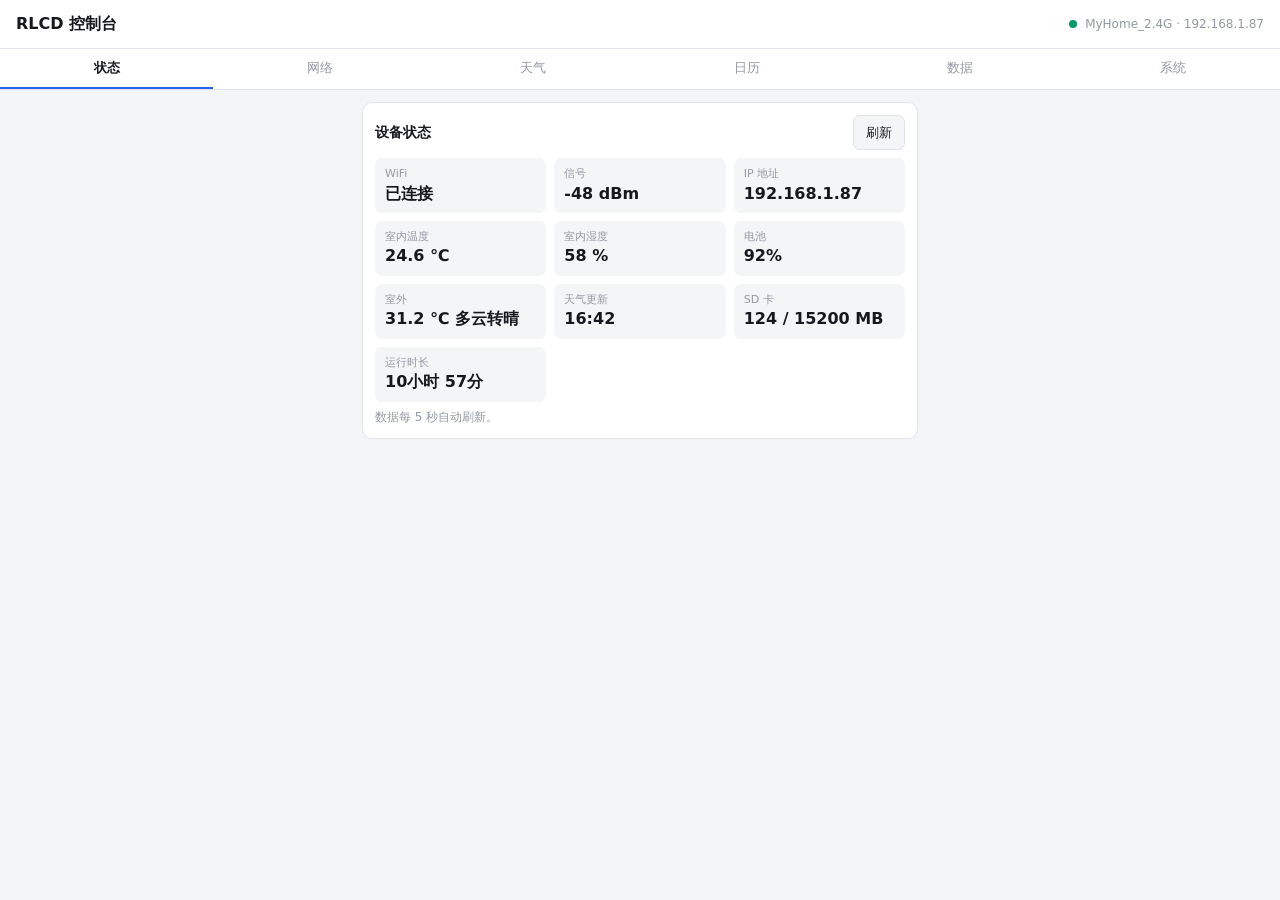
==== commit 67063b5d: "remove:无用的充电检测功能" ====
--- a/simulator/portal_preview.html
+++ b/simulator/portal_preview.html
@@ -111,6 +111,10 @@
 .btn:active{transform:translateY(1px)}
 .btn[disabled]{opacity:.5;cursor:progress}
 .btn.primary{background:var(--acc);border-color:var(--acc);color:#fff}
+/* primary 按钮禁用时不能只压 opacity —— 半透明的蓝在浅色背景上会变成一片
+   发白的淡紫，比正常态更抢眼，却又点不动。禁用态直接退成中性灰。 */
+.btn.primary[disabled]{opacity:1;cursor:not-allowed;background:var(--bg);
+border-color:var(--line);color:var(--mut)}
 .btn.danger{background:none;border-color:var(--err);color:var(--err)}
 .btn.sm{width:auto;margin:0;padding:7px 12px;font-size:13px;font-weight:500;flex:none}
 
@@ -162,13 +166,61 @@
 .dlrow .btn{margin-top:0}
 @media(max-width:420px){.dlrow{grid-template-columns:1fr}}
 
-/* 固件上传：文件选择框与其他输入框同高同风格 */
-input[type=file]{width:100%;height:38px;padding:6px 10px;font:inherit;font-size:13px;
-color:var(--fg);background:var(--bg);border:1px solid var(--line);border-radius:7px;
-cursor:pointer}
-input[type=file]::file-selector-button{margin-right:10px;padding:4px 10px;font:inherit;
-font-size:12px;color:var(--fg);background:var(--card);border:1px solid var(--line);
-border-radius:5px;cursor:pointer}
+/* 固件上传区 —— **不用**原生 input[type=file] 的外观。
+   原生控件里"选择文件"按钮和文件名是浏览器自己排的：按钮高度、文字基线、两者
+   的垂直对齐都不受 CSS 控制，套上 height:38px 只会让内容在框里偏上/偏下。
+
+   上一版改成「label 当按钮 + span 显示文件名」仍然违和，两个原因：
+     * 一个 38px 高、带边框圆角的横条，长得和上面那些输入框一模一样 —— 看着
+       像能输入，其实只能点；
+     * "选择文件"的底色是 var(--card)，和卡片同色，读起来不像按钮，只像一段
+       浮着的文字加一条分隔线。
+   现在整块就是**一个可点击区域**（label 包住隐藏的 input），虚线边框明确表示
+   "这是投放/选择文件的地方"而非输入框，同时接受拖放。
+
+   这一版把它从"居中大方块"压成**一行**：原来 80px 高的居中投放区 + 下面同宽的
+   整宽主按钮，视觉上是上下两个大色块，中间夹小字，节奏很乱。改成
+   「图标 + 左对齐两行文字 + 右侧移除按钮」的横向一行后，高度和上面的输入框、
+   下面的按钮同一量级，卡片内部才有统一的行高节奏。虚线边框保留 —— 它是
+   "这里不是输入框"的唯一视觉线索。 */
+.drop{position:relative;display:flex;align-items:center;gap:10px;margin-top:10px;
+padding:9px 10px;text-align:left;cursor:pointer;background:var(--bg);
+border:1px dashed var(--line);border-radius:8px;
+transition:border-color .15s,background .15s}
+/* input 视觉隐藏但仍在 label 内 —— 键盘可聚焦，无障碍不丢 */
+.drop input[type=file]{position:absolute;left:0;top:0;width:1px;height:1px;opacity:0}
+.drop:hover,.drop.over{border-color:var(--acc);background:var(--card)}
+.drop.over{border-style:solid}
+.drop:focus-within{outline:2px solid var(--acc);outline-offset:-1px}
+/* 图标同样用 SVG mask 画线稿（与 .pwbtn / .lock 一致，不用 emoji）：
+   未选文件是"上传"箭头，选了文件换成文档图标并转成强调色。 */
+.drop::before{content:'';flex:none;width:20px;height:20px;background-color:var(--mut);
+-webkit-mask:var(--ico) center/20px 20px no-repeat;
+mask:var(--ico) center/20px 20px no-repeat;
+--ico:url("data:image/svg+xml,%3Csvg xmlns='http://www.w3.org/2000/svg' viewBox='0 0 24 24' fill='none' stroke='%23000' stroke-width='2' stroke-linecap='round' stroke-linejoin='round'%3E%3Cpath d='M21 15v4a2 2 0 0 1-2 2H5a2 2 0 0 1-2-2v-4'/%3E%3Cpolyline points='17 8 12 3 7 8'/%3E%3Cline x1='12' y1='3' x2='12' y2='15'/%3E%3C/svg%3E")}
+.drop.on::before{background-color:var(--acc);
+--ico:url("data:image/svg+xml,%3Csvg xmlns='http://www.w3.org/2000/svg' viewBox='0 0 24 24' fill='none' stroke='%23000' stroke-width='2' stroke-linecap='round' stroke-linejoin='round'%3E%3Cpath d='M14 2H6a2 2 0 0 0-2 2v16a2 2 0 0 0 2 2h12a2 2 0 0 0 2-2V8z'/%3E%3Cpolyline points='14 2 14 8 20 8'/%3E%3C/svg%3E")}
+.drop.on{border-style:solid;border-color:var(--acc)}
+/* 上传中：整块不可点，避免中途换文件 */
+.drop.busy{pointer-events:none;opacity:.55}
+.drop .dtx{flex:1;min-width:0;display:flex;flex-direction:column;gap:1px}
+.drop .t1{font-size:13px;font-weight:600;color:var(--fg);overflow-wrap:anywhere;
+line-height:1.35}
+.drop .t2{font-size:11px;color:var(--mut);font-variant-numeric:tabular-nums;
+line-height:1.35}
+/* 移除按钮在 label 内部，点它会冒泡到 label 再打开文件框 —— app.js 里
+   stopPropagation + preventDefault 拦掉 */
+.drop .dx{flex:none;width:22px;height:22px;padding:0;font-size:15px;line-height:1;
+color:var(--mut);cursor:pointer;background:none;border:0;border-radius:6px}
+.drop .dx:hover{color:var(--err);background:var(--line)}
+
+/* 接口调用统计：一行一个接口，右侧对齐次数 —— 只看次数，不画折线图 */
+.strow{display:flex;align-items:center;gap:8px;background:var(--bg);border-radius:7px;
+padding:8px 10px;margin:6px 0}
+.strow .nm{flex:1;min-width:0;overflow-wrap:anywhere}
+.strow .fl{flex:none;font-size:11px;color:var(--err)}
+.strow .n{flex:none;font-size:16px;font-weight:600;font-variant-numeric:tabular-nums}
+
 code{font-family:ui-monospace,SFMono-Regular,Menlo,monospace;font-size:12px;
 background:var(--bg);padding:1px 5px;border-radius:4px}
 
@@ -308,17 +360,35 @@
 <button class='btn primary' id=btndl>导出完整记录</button>
 </div>
 <p class=hint id=dlhint>「当前图表数据」仅包含图表所选时间范围内的记录；「完整记录」包含 SD 卡内的全部历史数据。</p>
+</div>
+<div class=card><div class=cardhd><b>外部接口调用次数</b>
+<select id=stat_sel class=auto>
+<option value=day>今日</option>
+<option value=week>本周</option>
+<option value=month selected>本月</option>
+<option value=year>本年</option>
+</select>
+<button class='btn sm' id=btnstats>刷新</button></div>
+<div id=apistats class=list></div>
+<p class=hint id=statshint>每次调用的时间都记录在 SD 卡，按月分文件存储。</p>
 </div></section>
 
 <section class=page id=p5>
 <div class=card><div class=grid id=sysinfo></div></div>
-<div class=card><b>固件升级</b>
-<p class=hint>选择编译生成的 <code>rlcd_home.bin</code> 固件文件。升级过程中请勿断电或断开网络。</p>
-<div class=inwrap><input type=file id=f_fw accept=.bin></div>
+<div class=card><div class=cardhd><b>固件升级</b>
+<span class=cnt id=f_fwcur></span></div>
+<label class=drop id=fwdrop>
+<input type=file id=f_fw accept=.bin>
+<span class=dtx>
+<span class=t1 id=f_fwname>选择固件文件</span>
+<span class=t2 id=f_fwsize>点击选择或拖入 rlcd_home.bin</span>
+</span>
+<button type=button class=dx id=btnfwx hidden aria-label=移除所选文件>×</button>
+</label>
 <div id=otabox hidden><div class=bar><i id=otabar></i></div>
 <p class=hint id=otamsg>准备中</p></div>
 <button class='btn primary' id=btnota disabled>上传并升级</button>
-<p class=warn>升级完成后设备将自动重启，约 15 秒后重新上线。</p>
+<p class=warn>升级过程中请勿断电或断开网络；完成后设备自动重启，约 15 秒后重新上线。</p>
 </div>
 <div class=card><b>维护操作</b>
 <button class=btn id=btnreboot>重启设备</button>
@@ -334,7 +404,7 @@
    自动生成，改 mock 请改 tools/gen_portal.py */
 (function(){
   var STATUS={ok:true,wifi:true,rssi:-48,ip:"192.168.1.87",ssid:"MyHome_2.4G",
-    temp:24.6,humi:58,batt:92,charging:true,city:"北京市",wtext:"多云转晴",wupd:"16:42",
+    temp:24.6,humi:58,batt:92,city:"北京市",wtext:"多云转晴",wupd:"16:42",
     otemp:31.2,ohumi:44,feels:33.5,tmin:25,tmax:32,wind:"东北 12 km/h",
     sd:true,sd_used:124,sd_total:15200,uptime:39472,heap:148,
     chip:"ESP32-S3",app:"RLCD-Home 0.1",idf:"v6.0.1",mac:"84:F7:03:6C:AA:BB",flash_free:2048};
@@ -350,6 +420,18 @@
     labels:["今天也要加油","保持好心情","新的一天新的开始"]};
   var SCAN={ok:true,aps:[{ssid:"MyHome_2.4G",rssi:-48,auth:true},
     {ssid:"Neighbor_WiFi",rssi:-72,auth:true},{ssid:"Guest_Free",rssi:-85,auth:false}]};
+  /* 接口调用统计：次数随所选窗口缩放，看得出 day < week < month < year */
+  function apistat(u){
+    var p=(String(u).split("p=")[1]||"month");
+    var k={day:1,week:6,month:26,year:300}[p]||26;
+    return {ok:true,valid:true,sd:true,
+      from:{day:"2026-08-08",week:"2026-08-03",month:"2026-08-01",year:"2026-01-01"}[p],
+      items:[{name:"和风天气 · 城市解析",n:1*k,fail:0},
+             {name:"和风天气 · 实况",n:6*k,fail:Math.floor(k/9)},
+             {name:"和风天气 · 每日预报",n:1*k,fail:0},
+             {name:"UAPI · 公网 IP 定位",n:1*k,fail:0}],
+      total:9*k};
+  }
   function csv(){
     var h="timestamp,indoor_temp,indoor_humi,outdoor_temp,outdoor_humi,weather,city,wifi_rssi\n";
     var rows=[],now=Date.now();
@@ -372,6 +454,7 @@
     if(u==='/api/scan')     return J(SCAN);
     if(u==='/api/config')   return post?J({ok:true}):J(CONFIG);
     if(u==='/api/pubip')    return J(PUBIP);
+    if(String(u).indexOf('/api/apistat')===0) return J(apistat(u));
     if(u==='/api/calendar') return post?J({ok:true}):J(CAL);
     if(u==='/api/data/csv') return Promise.resolve({ok:true,status:200,
       text:function(){return Promise.resolve(csv())},
@@ -434,7 +517,7 @@
   S.push({k:'WiFi',v:s.wifi?'已连接':'未连接'});S.push({k:'信号',v:s.rssi+' dBm'});
   S.push({k:'IP 地址',v:s.ip||'—'});S.push({k:'室内温度',v:s.temp!=null?s.temp.toFixed(1)+' ℃':'—'});
   S.push({k:'室内湿度',v:s.humi!=null?s.humi.toFixed(0)+' %':'—'});
-  S.push({k:'电池',v:s.batt!=null?s.batt+'%'+(s.charging?'（充电中）':''):'—'});
+  S.push({k:'电池',v:s.batt!=null?s.batt+'%':'—'});
   S.push({k:'室外',v:(s.otemp!=null?s.otemp.toFixed(1)+' ℃':'—')+(s.wtext?' '+s.wtext:'')});
   S.push({k:'天气更新',v:s.wupd||'尚未获取'});S.push({k:'SD 卡',v:s.sd?(s.sd_used+' / '+s.sd_total+' MB'):'未插入'});
   S.push({k:'运行时长',v:dur(s.uptime)});
@@ -450,6 +533,8 @@
   Y.push({k:'Flash 剩余',v:s.flash_free!=null?s.flash_free+' KB':'—'});Y.push({k:'运行时长',v:dur(s.uptime)});
   Y.push({k:'SD 卡',v:s.sd?'已挂载':'未插入'});
   $('sysinfo').innerHTML=kvHtml(Y);
+  // 升级卡片标题右侧显示当前固件版本 —— 上传前能对照一眼，不用回头看上面那张表
+  $('f_fwcur').textContent=s.app?'当前 '+s.app:'';
   if(!s.sd){$('nosd').hidden=false;$('calbody').classList.add('off');}
   else{$('nosd').hidden=true;$('calbody').classList.remove('off');}
 }).catch(function(){})}
@@ -565,6 +650,30 @@
   }).catch(function(e){toast(e.message,'bad')});
 }
 
+// 外部接口调用次数 —— 只显示"哪个接口调了几次"，不画趋势图。
+// 明细（含每次的调用时间）在设备的 SD 卡上按月分文件存，聚合由设备侧完成，
+// 这里拿到的已经是各接口的次数。
+function statsRender(j){
+  var box=$('apistats'),h=$('statshint');
+  var items=(j&&j.items)||[];
+  box.innerHTML=items.map(function(x){
+    return '<div class=strow><span class=nm>'+esc(x.name)+'</span>'
+      +(x.fail?'<span class=fl>失败 '+x.fail+'</span>':'')
+      +'<span class=n>'+x.n+'</span></div>'}).join('');
+  if(!j||!j.valid){
+    h.textContent=j&&!j.sd?'未检测到 SD 卡，调用记录无法保存。'
+      :'设备时间尚未校准，暂无可统计的记录。';
+  }else{
+    h.textContent='统计自 '+j.from+' 起，共 '+j.total+' 次。明细按月存于 SD 卡。';
+  }
+}
+function loadStats(){
+  busy('btnstats',true);
+  return api('/api/apistat?p='+$('stat_sel').value).then(statsRender)
+    .catch(function(e){toast(e.message,'bad')})
+    .then(function(){busy('btnstats',false)});
+}
+
 document.addEventListener('DOMContentLoaded', function(){
   pwbtn('p_toggle','f_pass');pwbtn('h_toggle','f_host');pwbtn('k_toggle','f_key');
   pwbtn('u_toggle','f_uapi');
@@ -578,7 +687,7 @@
     var n=b.dataset.t;document.querySelectorAll('.tab').forEach(function(x,i){
       x.classList.toggle('active',''+i==n)});
     document.querySelectorAll('.page').forEach(function(x,i){
-      x.classList.toggle('active',''+i==n)});if(n==4)setTimeout(loadData,100);
+      x.classList.toggle('active',''+i==n)});if(n==4){setTimeout(loadData,100);loadStats();}
   }});
   on('btnstat',function(){busy('btnstat',true);
     tick();loadPubip();setTimeout(function(){busy('btnstat',false)},600)});
@@ -645,6 +754,8 @@
     .then(function(){dirty=false;toast('日历已保存至 SD 卡','ok')})
     .catch(function(e){toast(e.message,'bad')}).then(function(){busy('btncal',false)})});
   $('range_sel').onchange=drawChart;
+  $('stat_sel').onchange=loadStats;
+  on('btnstats',loadStats);
   // ---- 数据导出：两种范围 ------------------------------------------
   // CSV 表头与设备侧 user_app.c 的 CSV_HEADER 保持一致。
   var CSV_HEAD='timestamp,indoor_temp,indoor_humi,outdoor_temp,outdoor_humi,weather,city,wifi_rssi';
@@ -688,19 +799,49 @@
   // ---- 固件升级（OTA） ---------------------------------------------
   // 用 XHR 而不是 fetch：只有 XHR 能报告**上传**进度（fetch 的 ReadableStream
   // 上传在多数浏览器仍不可用）。固件以 raw body 发送，设备边收边写 Flash。
-  $('f_fw').onchange=function(){
-    var f=this.files&&this.files[0];
+  // 选中 / 拖入固件后统一走这里：更新投放区的两行文字 + 解禁上传按钮。
+  // 进度条区（otabox）在**真正开始上传时**才显示 —— 之前一选文件就显示一个
+  // 空进度条 + "待上传文件：xxx"，和投放区里的文件名重复，还让人以为已经在传了。
+  function fwShow(f){
+    var d=$('fwdrop');
     busy('btnota',!f);
-    if(f)$('otamsg').textContent='待上传文件：'+f.name+'（'+fsize(f.size)+'）';
-    $('otabox').hidden=!f;
+    d.className='drop'+(f?' on':'');
+    $('f_fwname').textContent=f?f.name:'选择固件文件';
+    $('f_fwsize').textContent=f?fsize(f.size):'点击选择或拖入 rlcd_home.bin';
+    $('btnfwx').hidden=!f;
+    $('otabox').hidden=true;
     $('otabar').style.width='0';$('otabar').parentNode.className='bar';
-  };
+  }
+  $('f_fw').onchange=function(){fwShow(this.files&&this.files[0])};
+  // 移除按钮在 label 内部，不拦事件的话点它会冒泡到 label 又弹出文件选择框
+  $('btnfwx').addEventListener('click',function(e){
+    e.preventDefault();e.stopPropagation();
+    $('f_fw').value='';fwShow(null);
+  });
+  // 拖放：把 DataTransfer 的文件塞回 input，后续流程（校验/上传）与点选完全一致。
+  // dragover 必须 preventDefault，否则浏览器默认行为是"直接打开这个文件"。
+  (function(){
+    var d=$('fwdrop');
+    function stop(e){e.preventDefault();e.stopPropagation()}
+    ['dragenter','dragover'].forEach(function(n){d.addEventListener(n,function(e){
+      stop(e);d.classList.add('over')})});
+    ['dragleave','drop'].forEach(function(n){d.addEventListener(n,function(e){
+      stop(e);d.classList.remove('over')})});
+    d.addEventListener('drop',function(e){
+      var f=e.dataTransfer&&e.dataTransfer.files&&e.dataTransfer.files[0];
+      if(!f)return;
+      // DataTransfer 可直接赋给 input.files（现代浏览器均支持），这样
+      // btnota 里读 $('f_fw').files 的逻辑不用为拖放开第二条分支。
+      try{$('f_fw').files=e.dataTransfer.files}catch(err){}
+      fwShow(f);
+    });
+  })();
   on('btnota',function(){
     var f=$('f_fw').files&&$('f_fw').files[0];
     if(!f){toast('请先选择固件文件','bad');return}
     if(!/\.bin$/i.test(f.name)){toast('固件文件应为 .bin 格式','bad');return}
     if(!confirm('将向设备写入固件 '+f.name+'，完成后设备自动重启。是否继续？'))return;
-    busy('btnota',true);$('f_fw').disabled=true;$('otabox').hidden=false;
+    busy('btnota',true);$('fwdrop').classList.add('busy');$('otabox').hidden=false;
     var bar=$('otabar'),wrap=bar.parentNode,msg=$('otamsg');
     wrap.className='bar';bar.style.width='0';msg.textContent='正在上传 0%';
     // 上传期间停掉 5 秒状态轮询：设备侧 httpd 是**单任务串行**处理，ota_post
@@ -723,7 +864,7 @@
     };
     function fail(m){resumeTick();
       wrap.className='bar bad';msg.textContent=m;
-      toast(m,'bad');busy('btnota',false);$('f_fw').disabled=false}
+      toast(m,'bad');busy('btnota',false);$('fwdrop').classList.remove('busy')}
     x.onload=function(){
       var j={};try{j=JSON.parse(x.responseText)}catch(e){}
       if(x.status===200&&j.ok!==false){
@@ -758,7 +899,7 @@
   tick();tickTimer=setInterval(tick,5000);
   loadPubip();
   setTimeout(function(){var obs=new IntersectionObserver(function(es){es.forEach(function(e){
-    if(e.isIntersecting&&!rawRows){obs.disconnect();loadData();}
+    if(e.isIntersecting&&!rawRows){obs.disconnect();loadData();loadStats();}
   })});obs.observe($('cv'));},200);
   window.onbeforeunload=function(){if(dirty)return '日历有未保存的修改'};
 });</script>
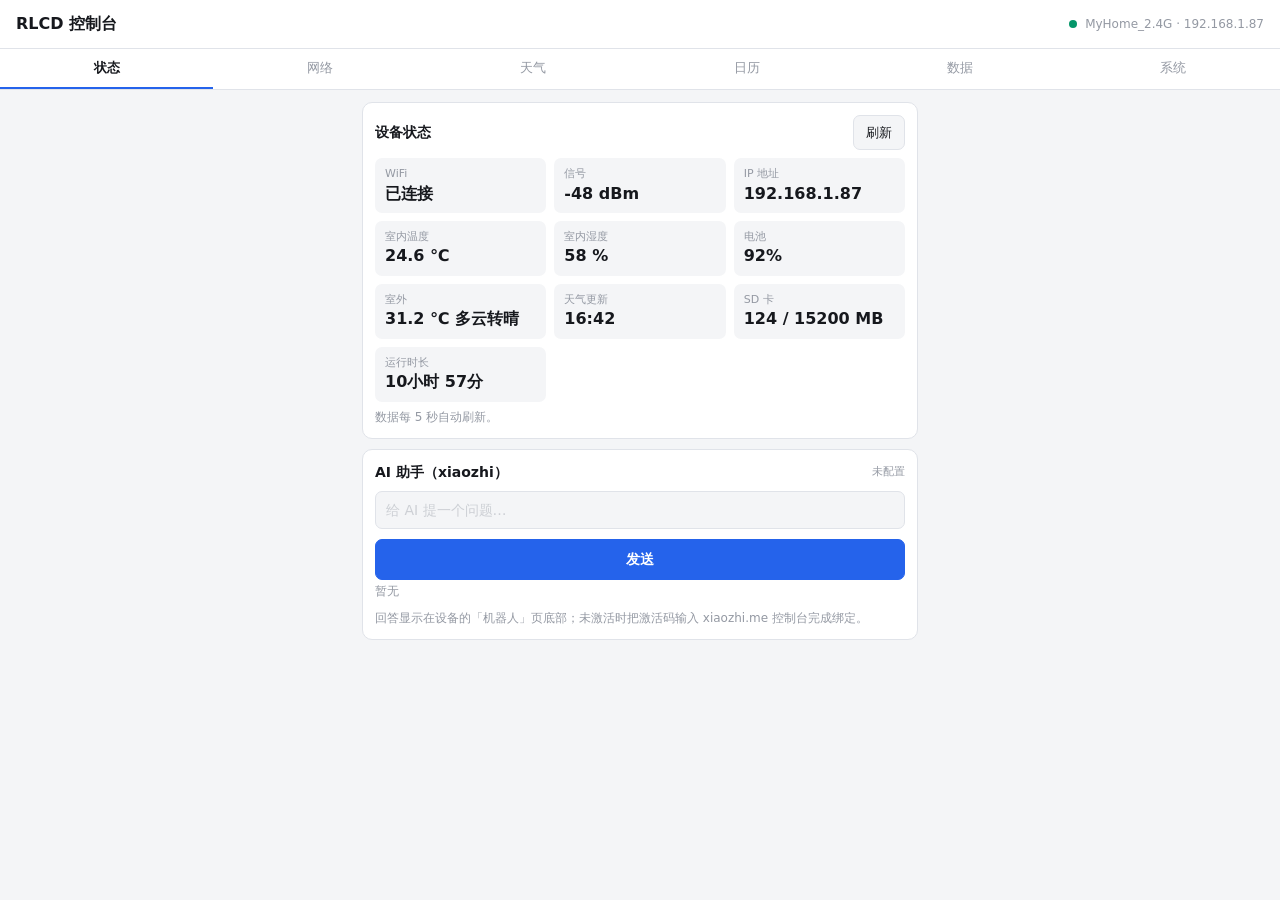
==== commit c7a24f49: "机器人目前可使用，对话存在问题" ====
--- a/simulator/portal_preview.html
+++ b/simulator/portal_preview.html
@@ -255,13 +255,19 @@
 <div class=card><div class=cardhd><b>设备状态</b>
 <button class='btn sm' id=btnstat>刷新</button></div>
 <div class=grid id=stat></div>
-<p class=hint>数据每 5 秒自动刷新。</p></div></section>
+<p class=hint>数据每 5 秒自动刷新。</p></div>
+<div class=card><div class=cardhd><b>AI 助手（xiaozhi）</b><span class=cnt id=xzst></span></div>
+<div class=inwrap><input id=f_xz maxlength=127 autocomplete=off placeholder='给 AI 提一个问题…' type=text></div>
+<button class='btn primary' id=btnxz>发送</button>
+<div id=xzreply class=list></div>
+<p class=hint id=xzhint>回答显示在设备的「机器人」页底部；未激活时把激活码输入 xiaozhi.me 控制台完成绑定。</p></div>
+</section>
 
 <section class=page id=p1>
 <div class=card><div class=cardhd><b>公网 IP 信息</b>
 <button class='btn sm' id=btnpubip>刷新</button></div>
 <div class=grid id=pubip></div>
-<p class=hint id=pubiphint>数据来源 uapis.cn，每日获取一次。</p></div>
+<p class=hint id=pubiphint>数据来源 uapis.cn。城市留空时每日自动获取一次，否则点「刷新」按需获取。</p></div>
 <div class=card><div class=cardhd><b>可用无线网络</b>
 <button class='btn sm' id=btnscan>扫描</button></div>
 <div id=scan class=scan></div></div>
@@ -537,10 +543,18 @@
   $('f_fwcur').textContent=s.app?'当前 '+s.app:'';
   if(!s.sd){$('nosd').hidden=false;$('calbody').classList.add('off');}
   else{$('nosd').hidden=true;$('calbody').classList.remove('off');}
-}).catch(function(){})}
+  // AI 助手（xiaozhi）：状态徽标 + 激活码提示 + 最新回答
+  var xz=s.xz|0, st=['未配置','激活中','已就绪','错误'][xz]||'未知';
+  $('xzst').textContent=st;
+  if(xz==1&&s.xzcode)$('xzhint').textContent='激活码 '+s.xzcode+'：请到 xiaozhi.me 控制台输入，绑定后设备自动就绪。';
+  else if(xz==2)$('xzhint').textContent='回答会同时显示在设备的「机器人」页底部。';
+  else if(xz==3)$('xzhint').textContent='服务异常，请检查网络后重启设备。';
+  var rep=s.xzreply||'';
+  $('xzreply').innerHTML=rep?('<div class=it><span class=tx>'+rep.replace(/&/g,'&amp;').replace(/</g,'&lt;')+'</span></div>'):'';}).catch(function(){})}
 
 // 公网 IP（uapis.cn /network/myip）—— 布局与天气卡片一致，同一套 .grid/.kv
-// 设备侧一天只拉一次，这里读的是缓存，随时可刷；auto=true 表示城市正由它自动定位。
+// 城市留空时设备每天自动拉一次；手填城市后不再自动拉，靠「刷新」按钮按需获取。
+// auto=true 表示城市正由它自动定位。
 function pubipRender(p){
   var P=[];
   P.push({k:'公网 IP',v:p&&p.valid?p.ip:'—'});
@@ -549,9 +563,10 @@
   P.push({k:'运营商',v:p&&p.valid&&p.isp?p.isp:'—'});
   $('pubip').innerHTML=kvHtml(P);
   var h=$('pubiphint');
-  if(!p||!p.valid)h.textContent='尚未获取。设备联网后每天获取一次。';
+  if(!p||!p.valid)h.textContent=p&&p.auto?'尚未获取。设备联网后每天获取一次。'
+    :'尚未获取。已手动指定城市，请点「刷新」按需获取。';
   else if(p.auto)h.textContent='当前天气城市：'+(p.city||'—')+'（自动定位）';
-  else h.textContent='已手动指定城市，自动定位未启用。';
+  else h.textContent='已手动指定城市，自动定位未启用；此处为最近一次手动获取的结果。';
 }
 function loadPubip(){return api('/api/pubip').then(pubipRender).catch(function(){})}
 
@@ -691,6 +706,17 @@
   }});
   on('btnstat',function(){busy('btnstat',true);
     tick();loadPubip();setTimeout(function(){busy('btnstat',false)},600)});
+  // AI 助手：发一句文本问题；回答由 xiaozhi_task 写入设备模型，
+  // 随 5s 状态刷新出现在下方和设备的「机器人」页底部
+  on('btnxz',function(){
+    var inp=$('f_xz'),t=inp.value.trim();
+    if(!t){toast('请输入问题','bad');return}
+    busy('btnxz',true);
+    post('/api/xz_chat',{text:t})
+      .then(function(){inp.value='';toast('已发送，等待 AI 回答…','ok');
+        setTimeout(tick,2000)})
+      .catch(function(e){toast(e.message,'bad')})
+      .then(function(){busy('btnxz',false)})});
   on('btnscan',function(){var b=$('scan');b.innerHTML='<div class=msg>正在扫描</div>';
   busy('btnscan',true);api('/api/scan').then(function(j){var l=j.aps||[];
     if(!l.length){b.innerHTML='<div class=msg>未发现可用的 2.4GHz 网络</div>';return}
@@ -732,9 +758,12 @@
     .then(function(){toast('正在定位，请稍候','ok');
       setTimeout(function(){tick();loadPubip()},5000)})
     .catch(function(e){toast(e.message,'bad')}).then(function(){busy('btncity',false)})});
-  // 公网 IP 卡片的刷新：读设备缓存（一天一次的拉取结果），不额外消耗 API 配额
+  // 公网 IP 卡片的刷新：主动让设备拉一次 UAPI（消耗一次配额）。
+  // 后台自动定位只在城市留空时每天一次，手填城市后这里是唯一的获取途径。
   on('btnpubip',function(){busy('btnpubip',true);
-    loadPubip().then(function(){busy('btnpubip',false)})});
+    post('/api/pubip_refresh').then(function(){toast('正在获取，请稍候','ok');
+      setTimeout(function(){loadPubip();busy('btnpubip',false)},5000)})
+    .catch(function(e){toast(e.message,'bad');busy('btnpubip',false)})});
   on('btnmark',function(){var v=mmdd($('i_mark').value);if(!v){toast('请先选择日期','bad');return}
     if(marks.indexOf(v)>=0){toast('该日期已存在于列表中','bad');return}
     marks.push(v);marks.sort();$('i_mark').value='';dirty=true;render()});
